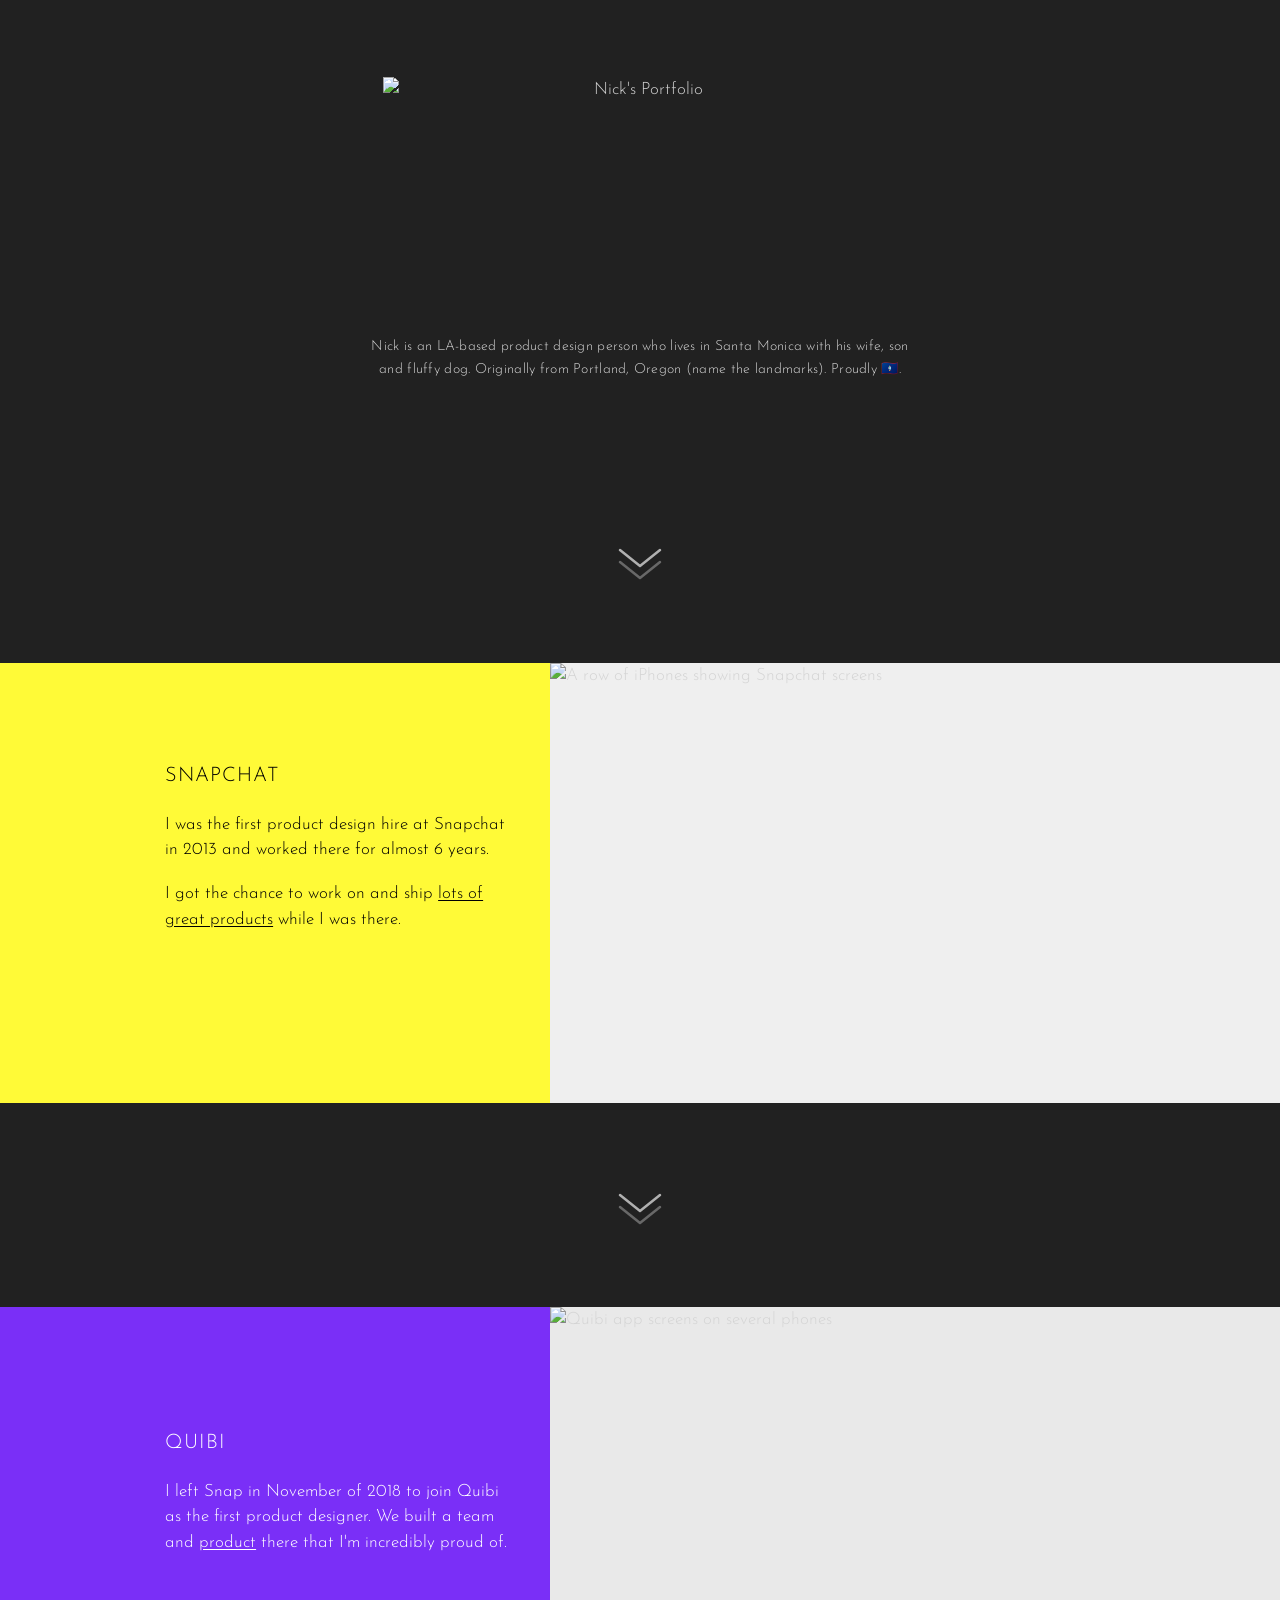
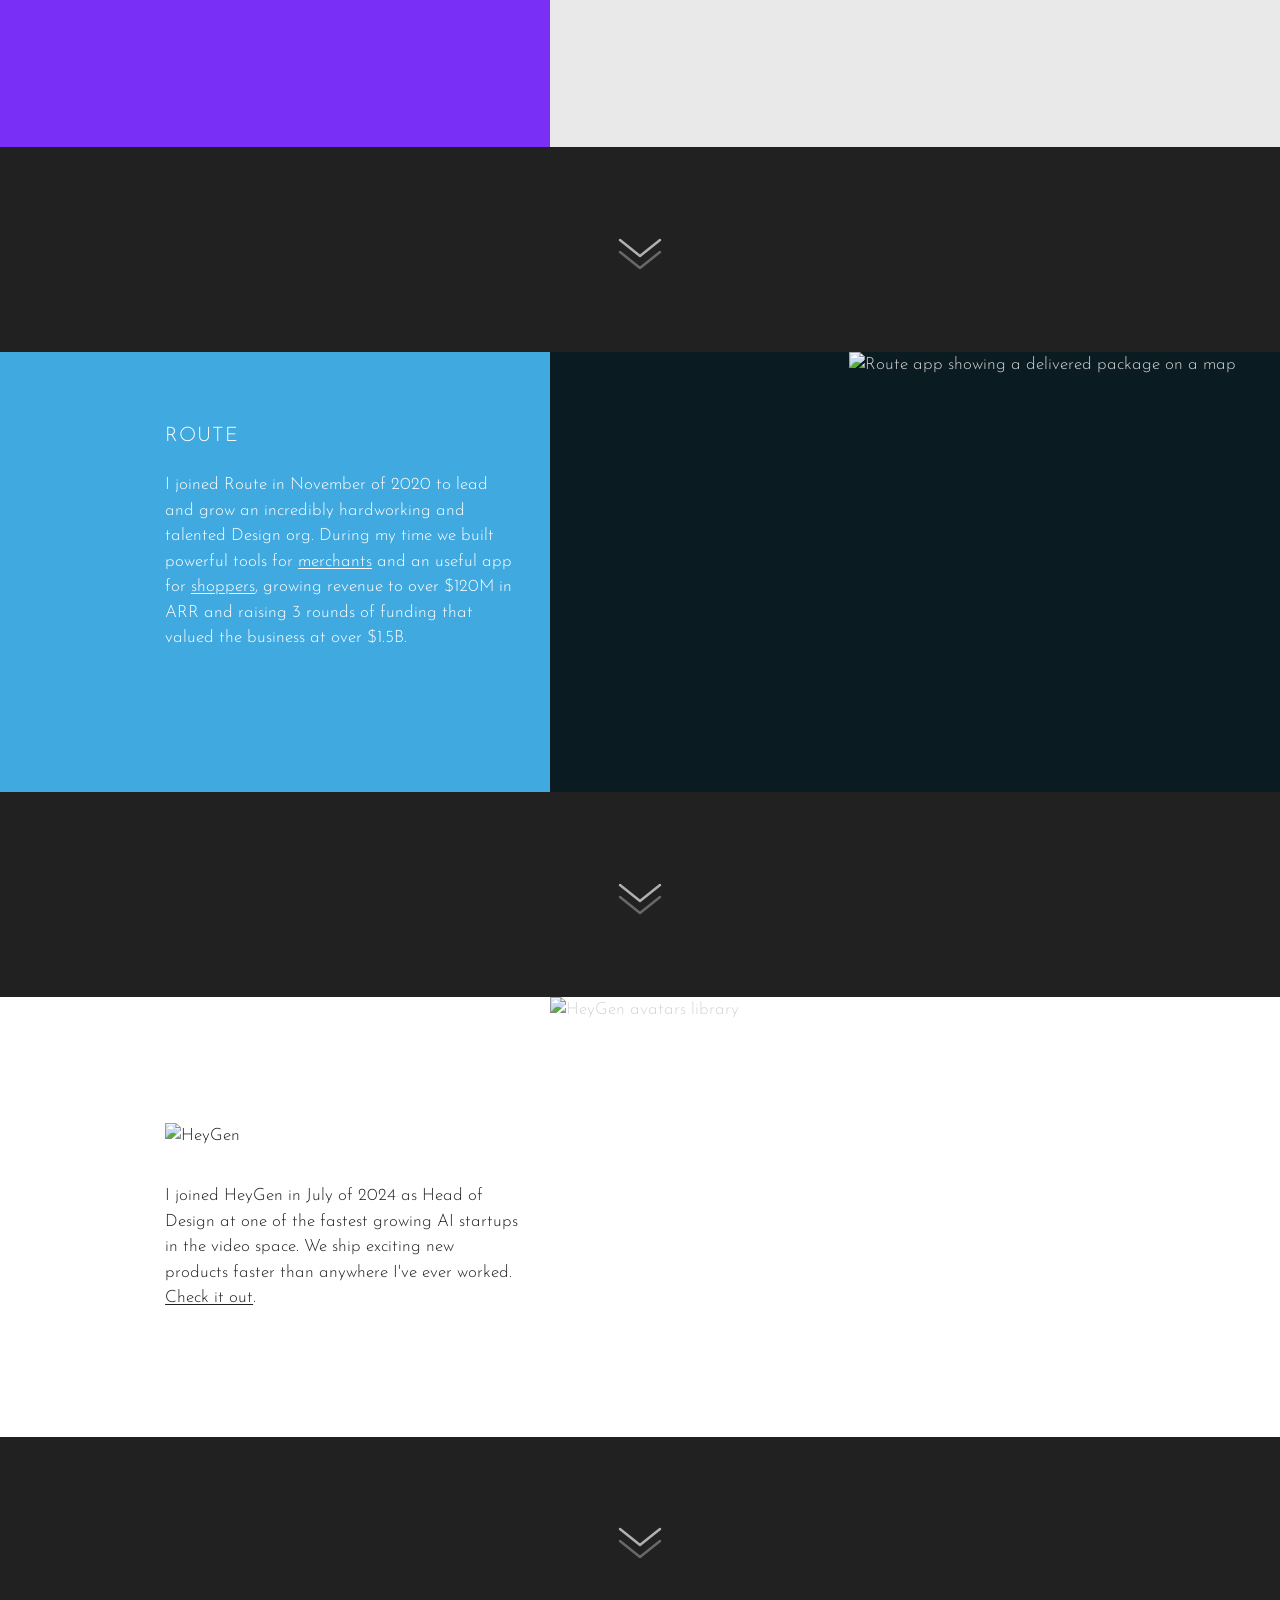
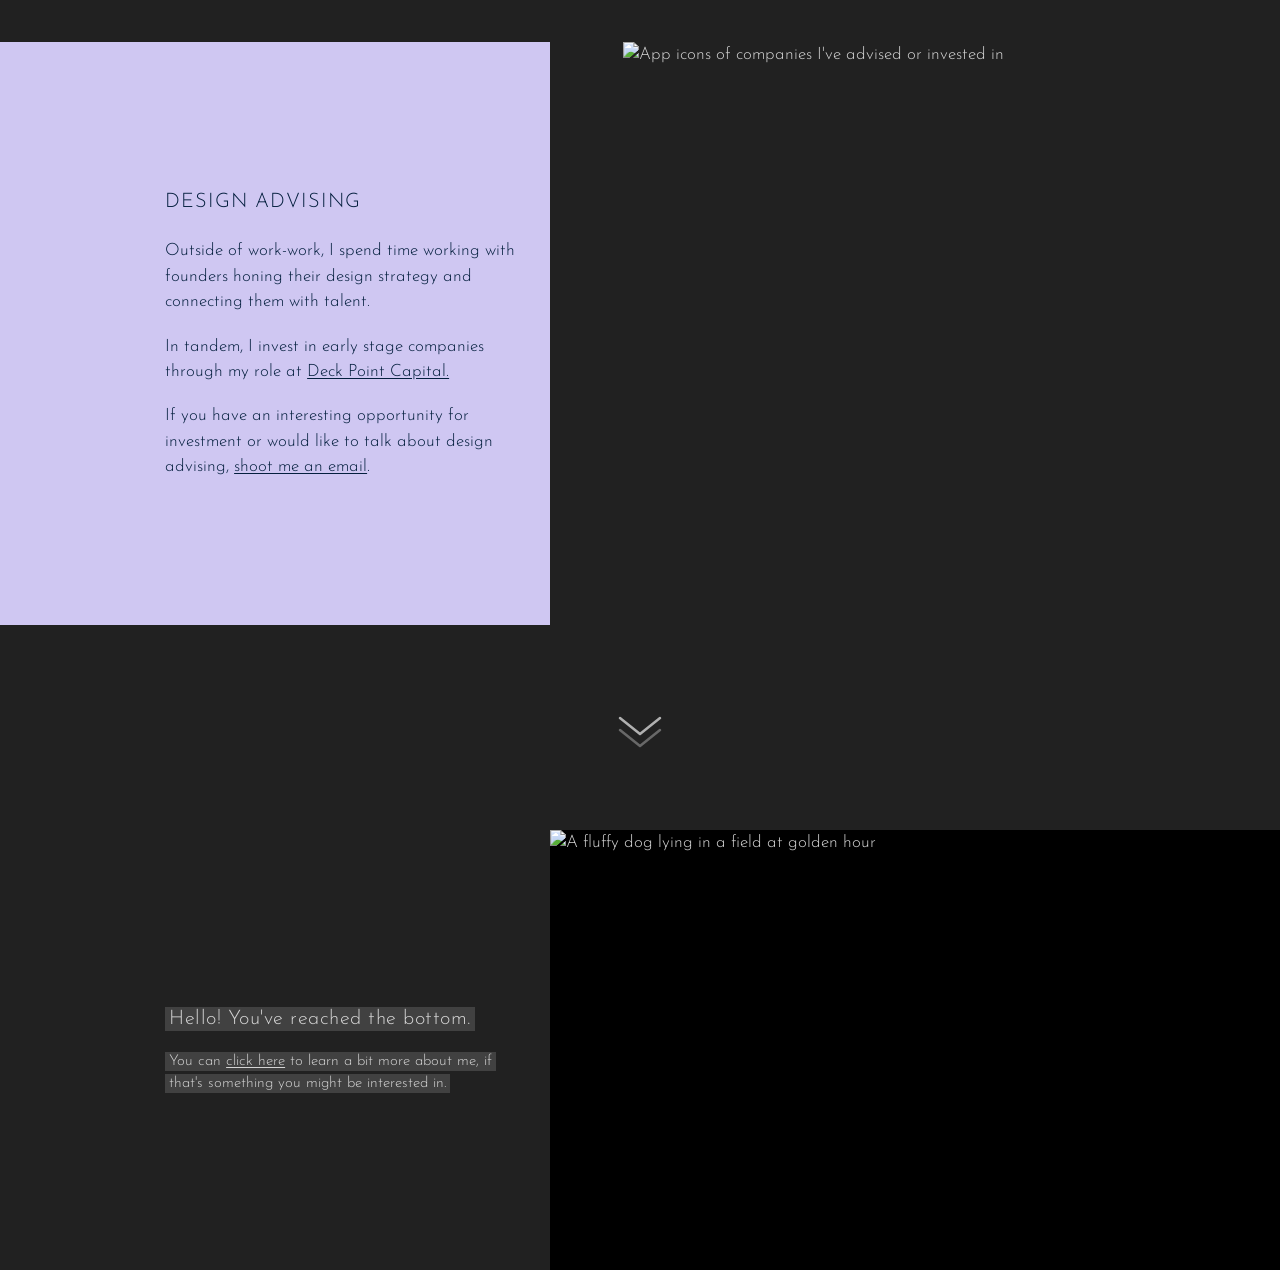
==== index.html @ e15e0f53 "Rebuild ncklln.com as a static site (migrated from Wix)" ====
<!doctype html>
<html lang="en">
<head>
  <meta charset="utf-8">
  <meta name="viewport" content="width=device-width, initial-scale=1">
  <title>Home | Nick Allen Dot Com</title>
  <meta name="description" content="Nick Allen — LA-based product designer. Snapchat, Quibi, Route, HeyGen.">
  <link rel="icon" href="images/icon-home.png">
  <link rel="preconnect" href="https://fonts.googleapis.com">
  <link rel="preconnect" href="https://fonts.gstatic.com" crossorigin>
  <link href="https://fonts.googleapis.com/css2?family=Josefin+Sans:wght@300;400&family=EB+Garamond:ital,wght@0,400;1,400&display=swap" rel="stylesheet">
  <link rel="stylesheet" href="styles.css">
</head>
<body class="home">

  <!-- ============ Intro ============ -->
  <section class="intro" id="top">
    <img class="logo" src="images/logo-nicks-portfolio.png" alt="Nick's Portfolio" width="515" height="221">
    <p>Nick is an LA-based product design person who lives in Santa Monica with his wife, son and fluffy dog. Originally from Portland, Oregon (name the landmarks). Proudly 🇬🇺.</p>
  </section>

  <div class="gap"><a href="#snap" aria-label="Scroll to Snapchat">
    <svg viewBox="0 0 56 56" fill="none" stroke="#d4d4d4" stroke-width="2.5" stroke-linecap="round" stroke-linejoin="round"><path d="M8 18l20 16 20-16"/><path d="M8 30l20 16 20-16" opacity=".5"/></svg>
  </a></div>

  <!-- ============ Snapchat ============ -->
  <section class="card" id="snap" style="--panel-bg: var(--snap-yellow); --panel-ink: #000; --media-bg: #efefef;">
    <div class="panel">
      <div class="copy">
        <h2 class="eyebrow">Snapchat</h2>
        <p>I was the first product design hire at Snapchat in 2013 and worked there for almost 6 years.</p>
        <p>I got the chance to work on and ship <a href="snap.html">lots of great products</a> while I was there.</p>
        <a href="snap.html" aria-label="Snapchat projects"><img class="mark" src="images/snap-logo.png" alt=""></a>
      </div>
    </div>
    <a class="media" href="snap.html" aria-label="Snapchat projects">
      <img src="images/snap-phones.png" alt="A row of iPhones showing Snapchat screens">
    </a>
  </section>

  <div class="gap"><a href="#quibi" aria-label="Scroll to Quibi">
    <svg viewBox="0 0 56 56" fill="none" stroke="#d4d4d4" stroke-width="2.5" stroke-linecap="round" stroke-linejoin="round"><path d="M8 18l20 16 20-16"/><path d="M8 30l20 16 20-16" opacity=".5"/></svg>
  </a></div>

  <!-- ============ Quibi ============ -->
  <section class="card" id="quibi" style="--panel-bg: var(--quibi-purple); --panel-img: url('images/quibi-bg.png'); --panel-ink: #fff; --media-bg: #e9e9e9;">
    <div class="panel">
      <div class="copy">
        <h2 class="eyebrow">Quibi</h2>
        <p>I left Snap in November of 2018 to join Quibi as the first product designer. We built a team and <a href="quibi-projects.html">product</a> there that I'm incredibly proud of.</p>
        <a href="quibi-projects.html" aria-label="Quibi projects"><img class="mark" src="images/quibi-logo.png" alt=""></a>
      </div>
    </div>
    <a class="media" href="quibi-projects.html" aria-label="Quibi projects">
      <img src="images/quibi-phones.jpg" alt="Quibi app screens on several phones">
    </a>
  </section>

  <div class="gap"><a href="#route" aria-label="Scroll to Route">
    <svg viewBox="0 0 56 56" fill="none" stroke="#d4d4d4" stroke-width="2.5" stroke-linecap="round" stroke-linejoin="round"><path d="M8 18l20 16 20-16"/><path d="M8 30l20 16 20-16" opacity=".5"/></svg>
  </a></div>

  <!-- ============ Route ============ -->
  <section class="card" id="route" style="--panel-bg: var(--route-blue); --panel-img: url('images/route-bg.png'); --panel-ink: #fff; --media-bg: #0b1b22 url('images/route-map.png');">
    <div class="panel">
      <div class="copy">
        <h2 class="eyebrow">Route</h2>
        <p>I joined Route in November of 2020 to lead and grow an incredibly hardworking and talented Design org. During my time we built powerful tools for <a href="https://route.com/" target="_blank" rel="noopener">merchants</a> and an useful app for <a href="https://apps.apple.com/us/app/route-package-tracker/id1449803898" target="_blank" rel="noopener">shoppers</a>, growing revenue to over $120M in ARR and raising 3 rounds of funding that valued the business at over $1.5B.</p>
        <a href="https://route.com/" target="_blank" rel="noopener" aria-label="Route"><img class="mark" src="images/route-logo.png" alt=""></a>
      </div>
    </div>
    <div class="media">
      <img class="overlay" src="images/route-phone.png" alt="Route app showing a delivered package on a map">
    </div>
  </section>

  <div class="gap"><a href="#heygen" aria-label="Scroll to HeyGen">
    <svg viewBox="0 0 56 56" fill="none" stroke="#d4d4d4" stroke-width="2.5" stroke-linecap="round" stroke-linejoin="round"><path d="M8 18l20 16 20-16"/><path d="M8 30l20 16 20-16" opacity=".5"/></svg>
  </a></div>

  <!-- ============ HeyGen ============ -->
  <section class="card" id="heygen" style="--panel-bg: #fff; --panel-ink: var(--text-dark); --media-bg: #fff;">
    <div class="panel">
      <div class="copy">
        <img class="mark wide" src="images/heygen-logo.png" alt="HeyGen" style="margin: 0 0 20px; height: 40px;">
        <p>I joined HeyGen in July of 2024 as Head of Design at one of the fastest growing AI startups in the video space. We ship exciting new products faster than anywhere I've ever worked. <a href="https://www.heygen.com/" target="_blank" rel="noopener">Check it out</a>.</p>
      </div>
    </div>
    <a class="media" href="https://www.heygen.com/" target="_blank" rel="noopener" aria-label="HeyGen">
      <img src="images/heygen-avatars.png" alt="HeyGen avatars library">
    </a>
  </section>

  <div class="gap"><a href="#advising" aria-label="Scroll to Design Advising">
    <svg viewBox="0 0 56 56" fill="none" stroke="#d4d4d4" stroke-width="2.5" stroke-linecap="round" stroke-linejoin="round"><path d="M8 18l20 16 20-16"/><path d="M8 30l20 16 20-16" opacity=".5"/></svg>
  </a></div>

  <!-- ============ Design Advising ============ -->
  <section class="card" id="advising" style="--panel-bg: var(--advising-lilac); --panel-img: url('images/advising-bg.jpg'); --panel-ink: #041f3e; --media-bg: var(--ink);">
    <div class="panel">
      <div class="copy">
        <h2 class="eyebrow">Design Advising</h2>
        <p>Outside of work-work, I spend time working with founders honing their design strategy and connecting them with talent.</p>
        <p>In tandem, I invest in early stage companies through my role at <a href="https://www.linkedin.com/company/deckpointcapital" target="_blank" rel="noopener">Deck Point Capital.</a></p>
        <p>If you have an interesting opportunity for investment or would like to talk about design advising, <a href="mailto:nrallen2013@gmail.com">shoot me an email</a>.</p>
      </div>
    </div>
    <div class="media apps">
      <div class="stack">
        <img class="gray" src="images/apps-grayscale.png" alt="App icons of companies I've advised or invested in">
        <img class="color" src="images/apps-color.png" alt="" aria-hidden="true">
      </div>
    </div>
  </section>

  <div class="gap"><a href="#bottom" aria-label="Scroll to the bottom">
    <svg viewBox="0 0 56 56" fill="none" stroke="#d4d4d4" stroke-width="2.5" stroke-linecap="round" stroke-linejoin="round"><path d="M8 18l20 16 20-16"/><path d="M8 30l20 16 20-16" opacity=".5"/></svg>
  </a></div>

  <!-- ============ Bottom ============ -->
  <section class="card outro" id="bottom">
    <div class="panel">
      <div class="copy">
        <p><span class="hl big">Hello! You've reached the bottom.</span></p>
        <p><span class="hl">You can <a href="bio.html">click here</a> to learn a bit more about me, if that's something you might be interested in.</span></p>
      </div>
    </div>
    <a class="media" href="bio.html" aria-label="About me">
      <img src="images/dog-field.png" alt="A fluffy dog lying in a field at golden hour">
    </a>
  </section>

</body>
</html>
---- styles.css ----
/* ==========================================================================
   ncklln.com — global stylesheet
   Edit the tokens in :root to change the whole site's look.
   ========================================================================== */

:root {
  /* Type. Brandon Grotesque (the Wix font) isn't free; Josefin Sans is the
     closest open substitute. Swap --font-sans to change everything at once. */
  --font-sans: "Josefin Sans", "Brandon Grotesque", "Helvetica Neue", Arial, sans-serif;
  --font-serif: "EB Garamond", Georgia, "Times New Roman", serif;

  /* Colors */
  --ink: #212121;          /* dark card background on the home page */
  --ink-2: #414141;        /* highlight behind the "you've reached the bottom" text */
  --paper: #ffffff;
  --text-light: #d4d4d4;   /* body text on dark */
  --text-dark: #212121;    /* body text on light */
  --text-mid: #6b6b6b;     /* de-emphasised labels (bio page) */
  --rule: #d6d6d4;

  --snap-yellow: #fffa37;
  --quibi-purple: #7a2ff7;
  --route-blue: #3fa9e0;
  --advising-lilac: #cfc7f2;

  /* Layout */
  --panel-split: 43%;      /* width of the coloured left panel on home cards */
  --card-h: clamp(440px, 26vw, 667px);
  --gap-h: clamp(160px, 16vw, 410px); /* space between cards (holds the chevron) */
  --column: 1120px;        /* content width on case-study pages */
  --media-w: 790px;        /* width of the image column on case-study pages */
}

/* --------------------------------------------------------------------------
   Base
   -------------------------------------------------------------------------- */
*, *::before, *::after { box-sizing: border-box; }

html { -webkit-text-size-adjust: 100%; scroll-behavior: smooth; }

body {
  margin: 0;
  font-family: var(--font-sans);
  font-weight: 300;
  font-size: 17px;
  line-height: 1.55;
  color: var(--text-dark);
  background: var(--paper);
}

img { display: block; max-width: 100%; height: auto; }

a { color: inherit; text-decoration: underline; text-underline-offset: 2px; }
a:hover { opacity: .75; }

p { margin: 0 0 1.1em; }
p:last-child { margin-bottom: 0; }

h1, h2, h3 { font-weight: 300; margin: 0 0 .9em; }

.eyebrow {
  font-size: 20px;
  letter-spacing: 1px;
  text-transform: uppercase;
  margin-bottom: .9em;
}

.sr-only {
  position: absolute; width: 1px; height: 1px; padding: 0; margin: -1px;
  overflow: hidden; clip: rect(0,0,0,0); white-space: nowrap; border: 0;
}

/* --------------------------------------------------------------------------
   Home page
   -------------------------------------------------------------------------- */
body.home {
  background: var(--ink) url("images/bg-logos.png") center top / 1919px auto repeat;
  color: var(--text-light);
}

/* Intro card: logo + one paragraph, full width, dark */
.intro {
  background: var(--ink);
  padding: clamp(56px, 6vw, 96px) 24px;
  text-align: center;
}
.intro img.logo {
  width: min(515px, 80vw);
  margin: 0 auto clamp(28px, 3vw, 48px);
  image-rendering: pixelated; /* it's pixel art — keep the edges crisp */
}
.intro p {
  max-width: 560px;
  margin: 0 auto;
  font-size: 14px;
  line-height: 1.6;
  letter-spacing: .02em;
}

/* Spacer between cards with a down-chevron in the middle */
.gap {
  height: var(--gap-h);
  display: grid;
  place-items: center;
}
.gap a {
  display: block;
  width: 56px; height: 56px;
  text-decoration: none;
  opacity: .8;
}
.gap a:hover { opacity: 1; }
.gap svg { width: 100%; height: 100%; display: block; }

/* Work card: coloured left panel with copy, image on the right */
.card {
  display: grid;
  grid-template-columns: var(--panel-split) 1fr;
  min-height: var(--card-h);
  scroll-margin-top: 0;
}
.card .panel {
  position: relative;
  display: flex;
  align-items: center;
  padding: 48px 32px 48px clamp(24px, 30%, 400px);
  background: var(--panel-bg, var(--ink));
  color: var(--panel-ink, var(--text-light));
  overflow: hidden;
}
.card .panel::before {           /* optional background image behind the copy */
  content: "";
  position: absolute; inset: 0;
  background: var(--panel-img, none) center / cover no-repeat;
  z-index: 0;
}
.card .panel > .copy { position: relative; z-index: 1; max-width: 400px; }
.card .copy .eyebrow { margin-bottom: 1em; }
.card .copy p { font-size: 17px; line-height: 1.5; }
.card .copy .mark {              /* small brand logo under the copy */
  margin-top: 28px;
  height: 44px; width: auto;
}
.card .copy .mark.wide { height: 60px; }

.card .media {
  position: relative;
  min-height: 320px;
  background: var(--media-bg, #000) center / cover no-repeat;
  overflow: hidden;
}
.card .media > img {
  position: absolute; inset: 0;
  width: 100%; height: 100%;
  object-fit: cover;
}
.card .media > img.contain { object-fit: contain; }
.card .media > img.overlay {      /* e.g. the Route phone sitting on the map */
  left: auto; right: 6%; top: 50%; transform: translateY(-50%);
  width: auto; height: 100%; object-fit: contain;
}

/* Design-advising app grid: greyscale that colours in on hover */
.card .media.apps { display: grid; place-items: center; }
.card .media.apps .stack {
  position: relative; width: min(600px, 80%); aspect-ratio: 1;
}
.card .media.apps .stack img { position: absolute; inset: 0; width: 100%; height: 100%; object-fit: contain; transition: opacity .35s ease; }
.card .media.apps .stack img.color { opacity: 0; }
.card .media.apps .stack:hover img.color { opacity: 1; }

/* Bottom card */
.card.outro .panel { --panel-bg: var(--ink); --panel-ink: var(--text-light); }
.card.outro .copy p { font-size: 15px; }
.card.outro .copy .hl {
  background: var(--ink-2);
  padding: 2px 4px;
  box-decoration-break: clone;
  -webkit-box-decoration-break: clone;
}
.card.outro .copy .hl.big { font-size: 20px; letter-spacing: .5px; }

/* --------------------------------------------------------------------------
   Case-study pages (snap, quibi, stories) and bio
   -------------------------------------------------------------------------- */
.page {
  width: min(var(--column), 100% - 48px);
  margin: 0 auto;
  padding: 24px 0 64px;
}

.site-header {
  display: flex; align-items: center; gap: 12px;
  margin-bottom: 48px;
  font-size: 14px;
}
.site-header a { text-decoration: none; display: inline-flex; align-items: center; gap: 12px; }
.site-header img { width: 40px; height: 40px; border-radius: 50%; }

/* Centered page intro with a logo */
.lede {
  text-align: center;
  max-width: 700px;
  margin: 0 auto 64px;
  font-size: 15px;
  line-height: 1.6;
}
.lede img { width: 88px; height: auto; margin: 0 auto 32px; }
.lede img.rounded { width: 88px; border-radius: 22%; }

/* Alternating media / copy rows */
.row {
  display: grid;
  grid-template-columns: minmax(0, var(--media-w)) 1fr;
  gap: 28px;
  align-items: start;
  margin-bottom: 64px;
}
.row .media img { width: 100%; }
.row .copy { padding-top: 8px; font-size: 14px; line-height: 1.55; }
.row .copy .eyebrow { font-size: 15px; letter-spacing: .5px; margin-bottom: 1.4em; }
.row .copy .eyebrow.plain { text-transform: none; letter-spacing: 0; }

/* Long-form article (snap-stories) */
.article {
  max-width: 780px;
  margin: 0 auto;
  font-size: 17px;
  line-height: 1.6;
}
.article .crumbs { font-size: 13px; margin-bottom: 28px; }
.article figure { margin: 36px 0; }
.article figure img { margin: 0 auto; }
.article figure.narrow img { max-width: 420px; }

/* Footer shared by the inner pages */
.site-footer {
  margin-top: 48px;
  text-align: center;
}
.site-footer .social {
  display: flex; justify-content: center; gap: 8px;
  margin-bottom: 20px;
}
.site-footer .social img { width: 22px; height: 22px; }
.site-footer .home img { width: 40px; height: 40px; border-radius: 50%; margin: 0 auto; }

/* Bio */
.bio {
  display: grid;
  grid-template-columns: 300px 1fr;
  gap: 32px;
  align-items: start;
}
.bio .photo img { width: 100%; filter: grayscale(1); }
.bio .hello { font-size: 14px; margin-bottom: 28px; }
.bio h1 {
  font-family: var(--font-serif);
  font-weight: 400;
  font-size: clamp(24px, 2.4vw, 34px);
  line-height: 1.25;
  margin-bottom: 20px;
}
.bio .about { font-size: 14px; max-width: 600px; }
.bio .email { margin-top: 40px; font-size: 13px; display: inline-flex; align-items: center; gap: 10px; }
.bio .email svg { width: 16px; height: 16px; }
.bio hr { border: 0; border-top: 1px solid var(--rule); margin: 40px 0 28px; }
.bio h2 {
  font-size: 13px; font-weight: 300; text-decoration: underline;
  margin: 0 0 20px; color: var(--text-mid);
}
.bio h2 a { text-decoration: underline; }
.bio dl { display: grid; grid-template-columns: max-content 1fr; gap: 14px 24px; margin: 0 0 40px; font-size: 13px; }
.bio dl.timeline dt { font-family: var(--font-serif); font-style: italic; font-size: 14px; }
.bio dl dd { margin: 0; color: var(--text-mid); }
.bio dl.patents dt { font-family: var(--font-serif); font-style: italic; font-size: 13px; }
.bio dl.patents dd { font-size: 12px; text-transform: uppercase; letter-spacing: .2px; }
.bio dl.patents dd .nick { text-transform: none; }

/* --------------------------------------------------------------------------
   Responsive
   -------------------------------------------------------------------------- */
@media (max-width: 900px) {
  .card { grid-template-columns: 1fr; min-height: 0; }
  .card .panel { padding: 48px 28px; min-height: 360px; }
  .card .media { aspect-ratio: 4 / 3; min-height: 0; }
  .card .media > img.overlay { right: 4%; }
  :root { --gap-h: 140px; }

  .row { grid-template-columns: 1fr; gap: 20px; margin-bottom: 56px; }
  .bio { grid-template-columns: 1fr; }
  .bio .photo img { max-width: 300px; }
}

@media (max-width: 520px) {
  body { font-size: 16px; }
  .intro img.logo { width: 88vw; }
  .card .copy p { font-size: 16px; }
  .bio dl { grid-template-columns: 1fr; gap: 4px 0; }
  .bio dl dd { margin-bottom: 12px; }
}
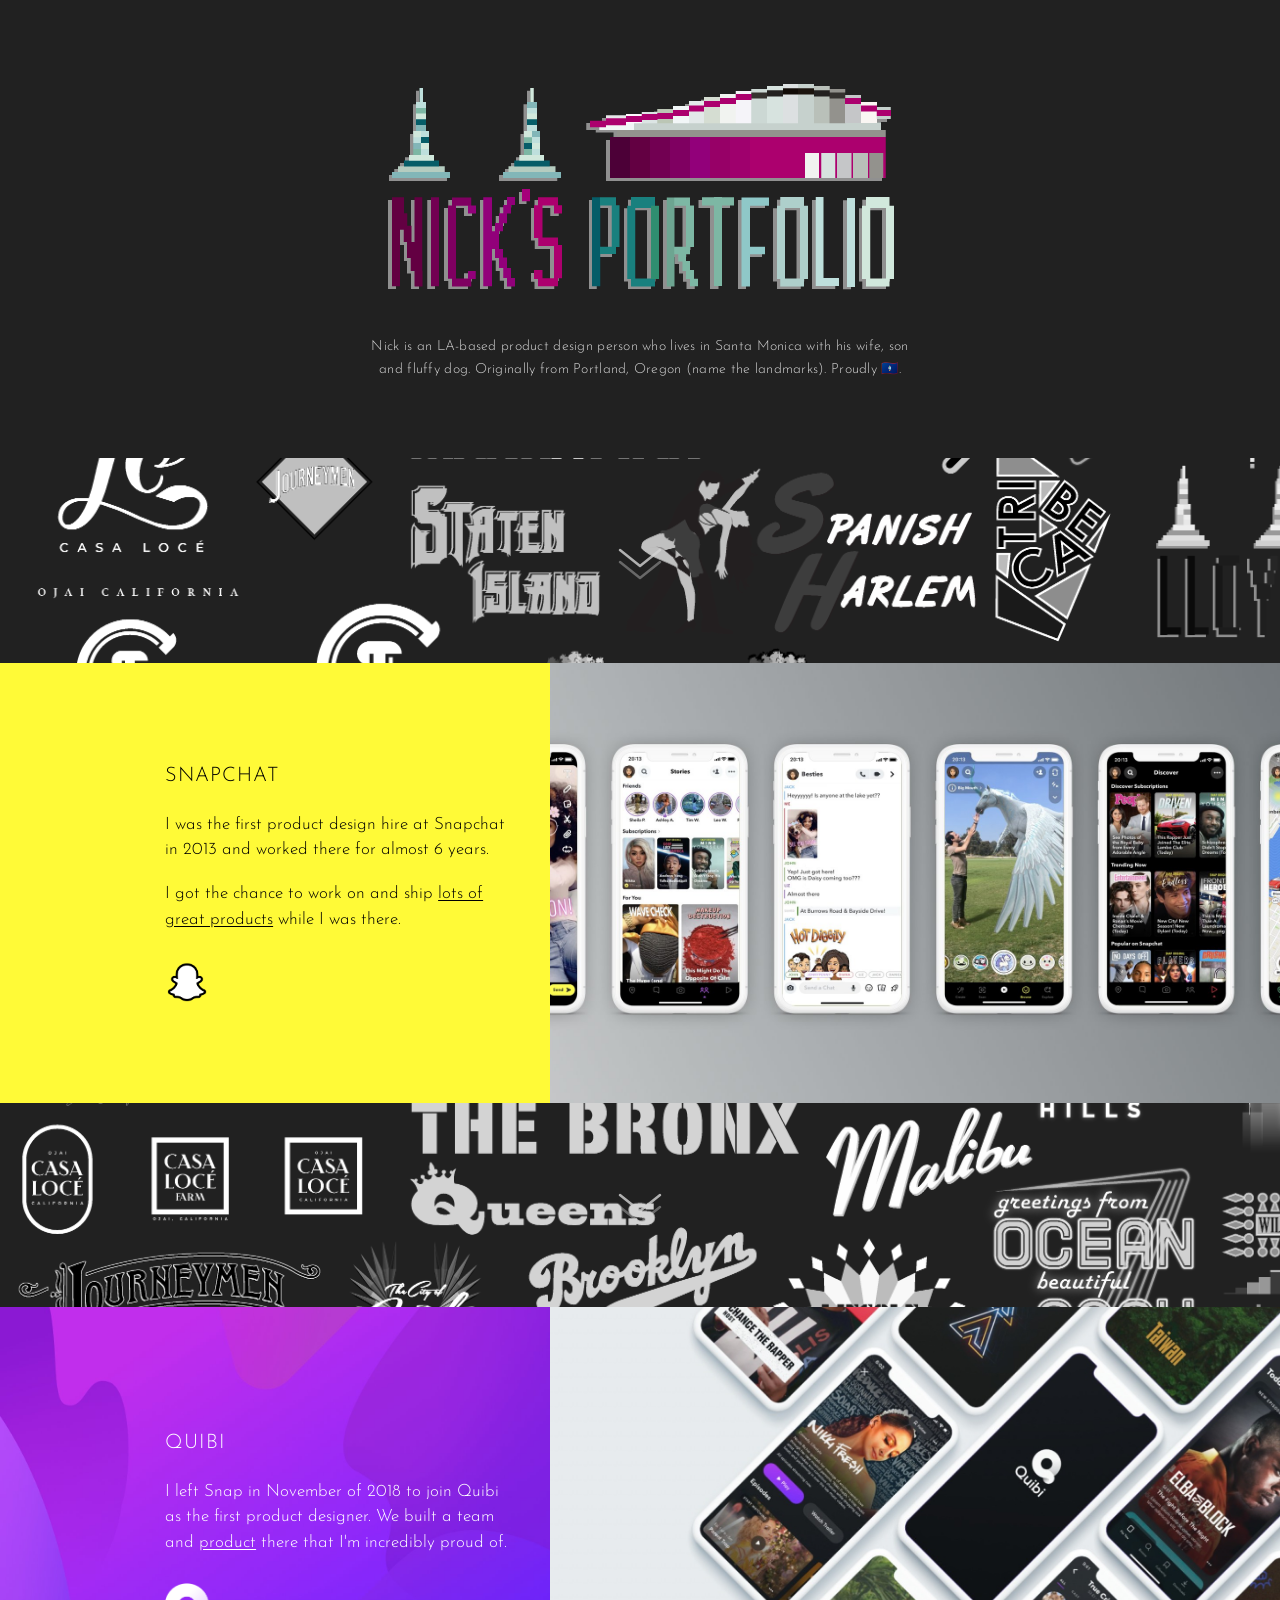
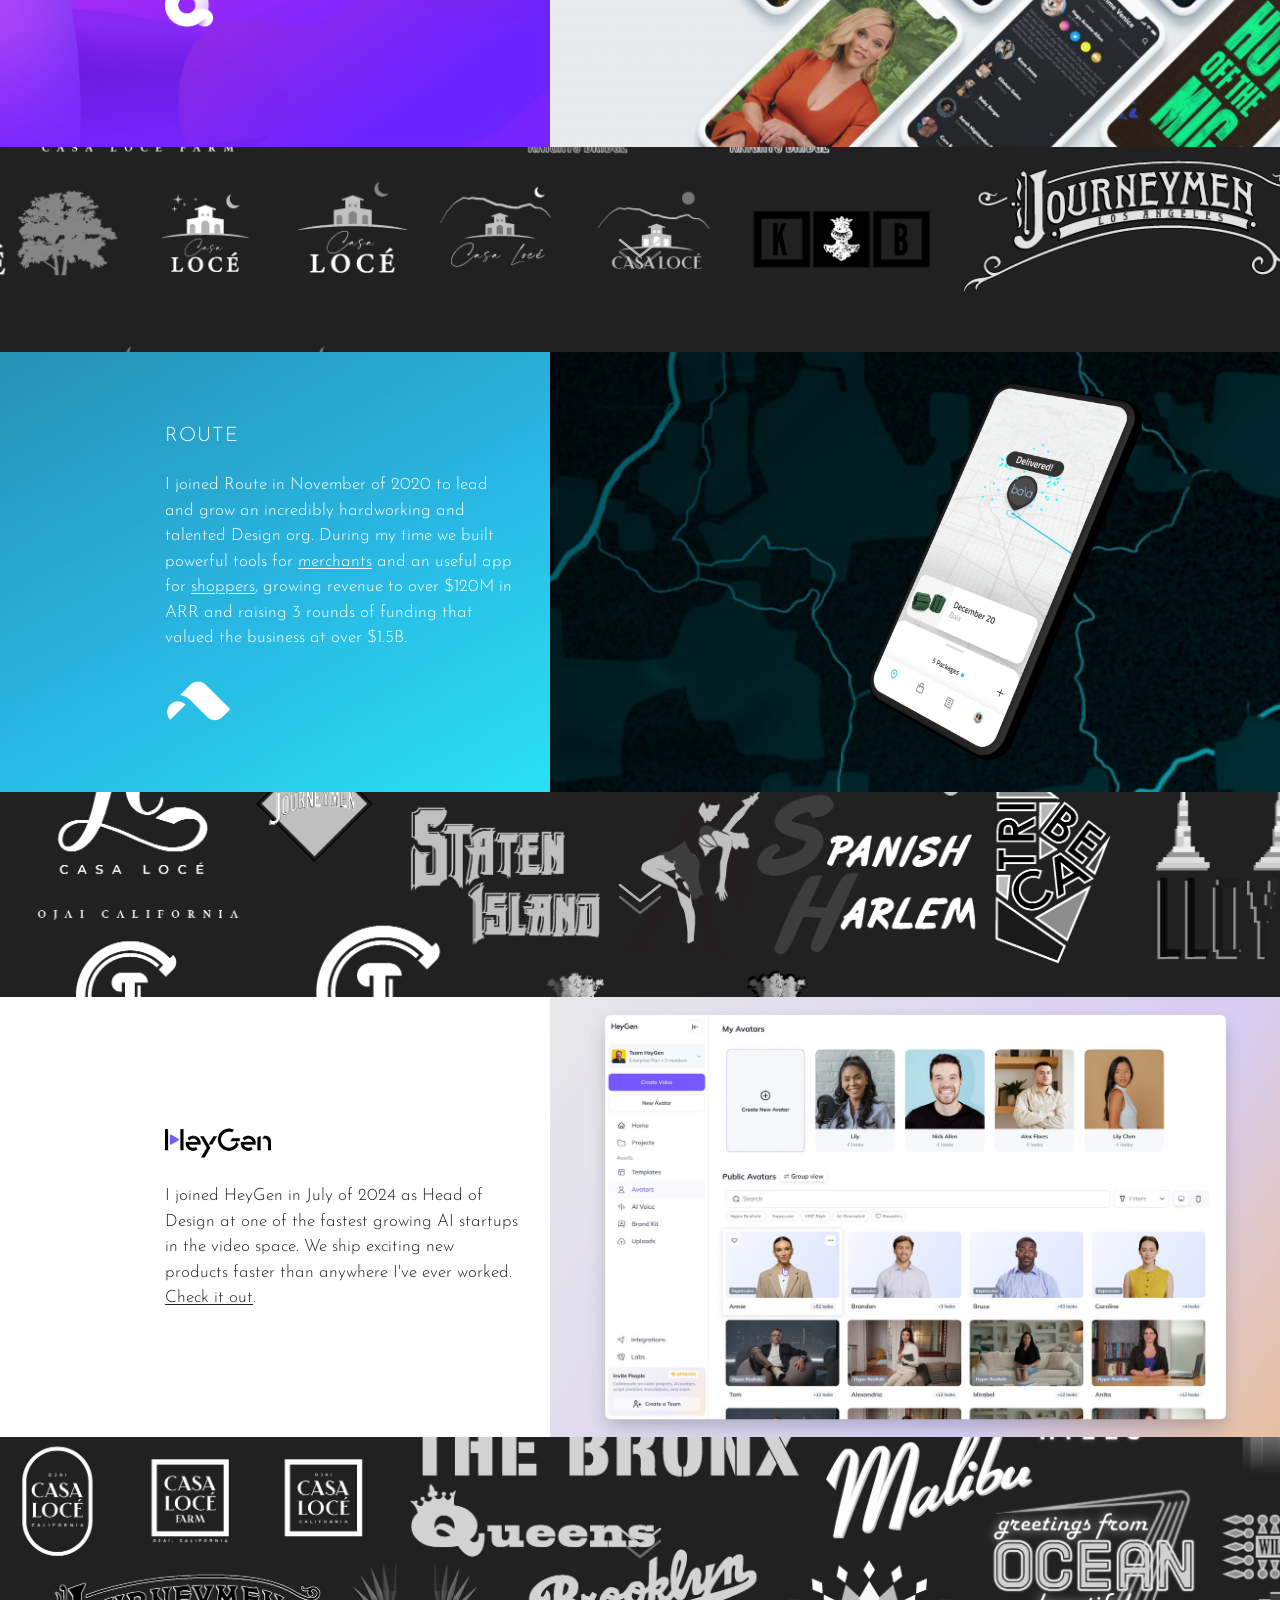
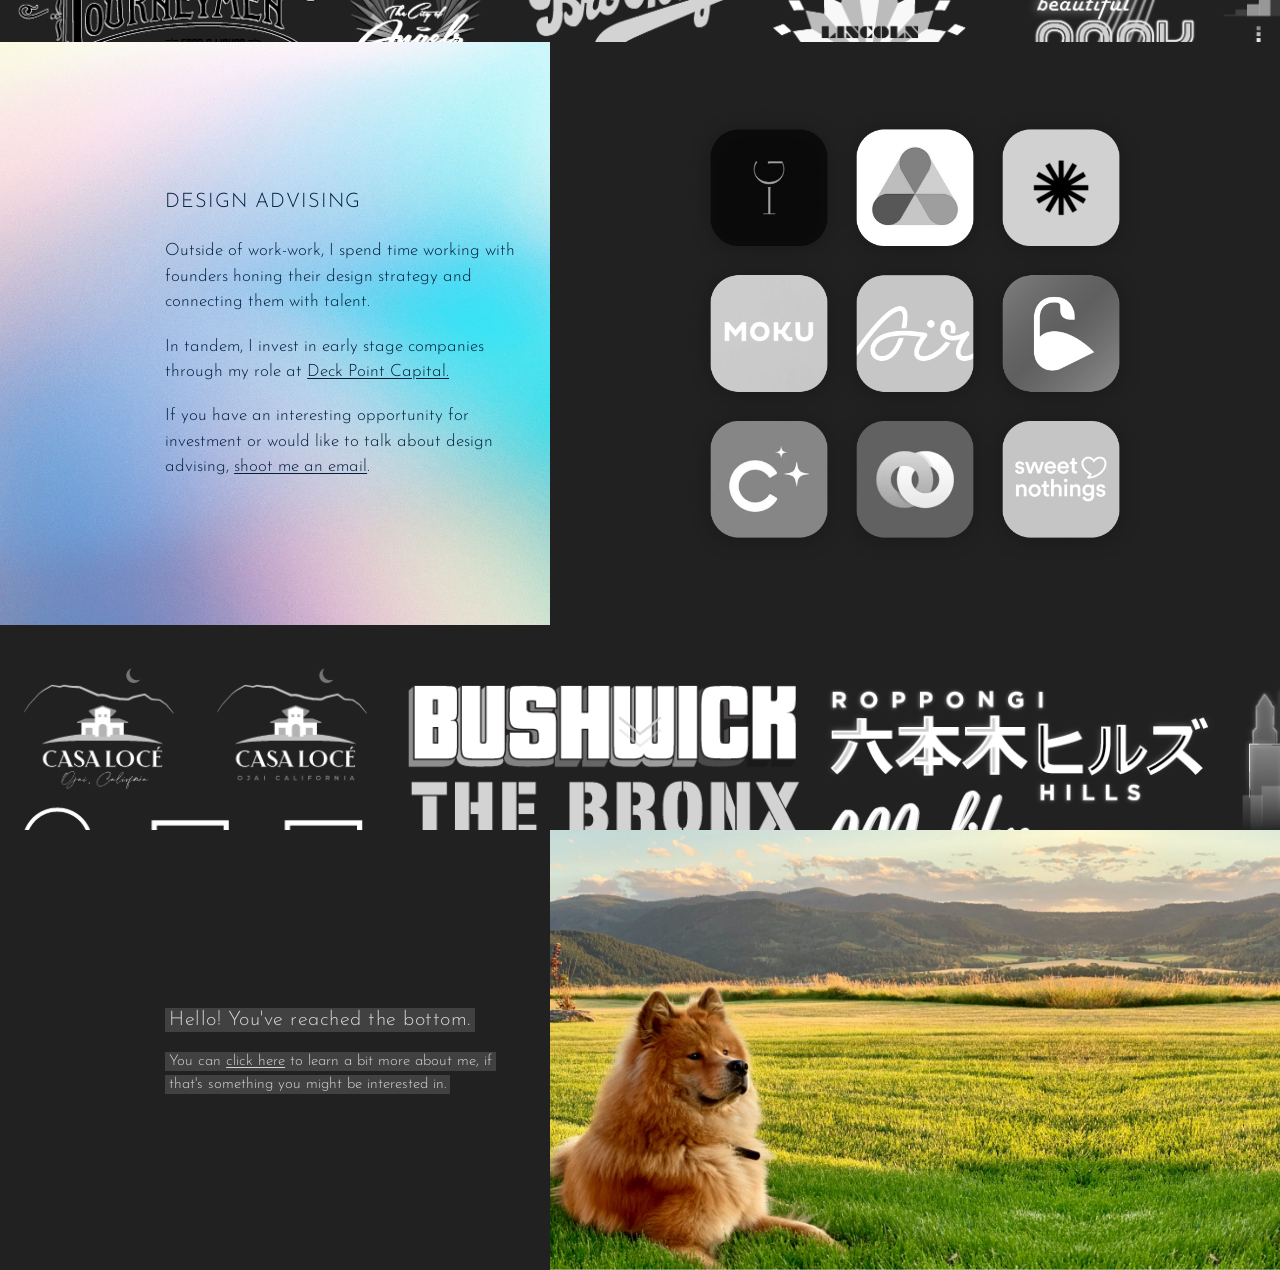
==== commit 3506973b: "Add site images from Wix's CDN Downloaded all 38 originals with scripts/fetch-assets.sh.  - The thre" ====
--- a/index.html
+++ b/index.html
@@ -34,7 +34,7 @@
       </div>
     </div>
     <a class="media" href="snap.html" aria-label="Snapchat projects">
-      <img src="images/snap-phones.png" alt="A row of iPhones showing Snapchat screens">
+      <img src="images/snap-phones.jpg" alt="A row of iPhones showing Snapchat screens">
     </a>
   </section>
 
@@ -43,7 +43,7 @@
   </a></div>
 
   <!-- ============ Quibi ============ -->
-  <section class="card" id="quibi" style="--panel-bg: var(--quibi-purple); --panel-img: url('images/quibi-bg.png'); --panel-ink: #fff; --media-bg: #e9e9e9;">
+  <section class="card" id="quibi" style="--panel-bg: var(--quibi-purple); --panel-img: url('images/quibi-bg.jpg'); --panel-ink: #fff; --media-bg: #e9e9e9;">
     <div class="panel">
       <div class="copy">
         <h2 class="eyebrow">Quibi</h2>
@@ -61,7 +61,7 @@
   </a></div>
 
   <!-- ============ Route ============ -->
-  <section class="card" id="route" style="--panel-bg: var(--route-blue); --panel-img: url('images/route-bg.png'); --panel-ink: #fff; --media-bg: #0b1b22 url('images/route-map.png');">
+  <section class="card" id="route" style="--panel-bg: var(--route-blue); --panel-img: url('images/route-bg.jpg'); --panel-ink: #fff; --media-bg: #0b1b22 url('images/route-map.jpg');">
     <div class="panel">
       <div class="copy">
         <h2 class="eyebrow">Route</h2>
@@ -87,7 +87,7 @@
       </div>
     </div>
     <a class="media" href="https://www.heygen.com/" target="_blank" rel="noopener" aria-label="HeyGen">
-      <img src="images/heygen-avatars.png" alt="HeyGen avatars library">
+      <img src="images/heygen-avatars.jpg" alt="HeyGen avatars library">
     </a>
   </section>
 
@@ -126,7 +126,7 @@
       </div>
     </div>
     <a class="media" href="bio.html" aria-label="About me">
-      <img src="images/dog-field.png" alt="A fluffy dog lying in a field at golden hour">
+      <img src="images/dog-field.jpg" alt="A fluffy dog lying in a field at golden hour">
     </a>
   </section>
 
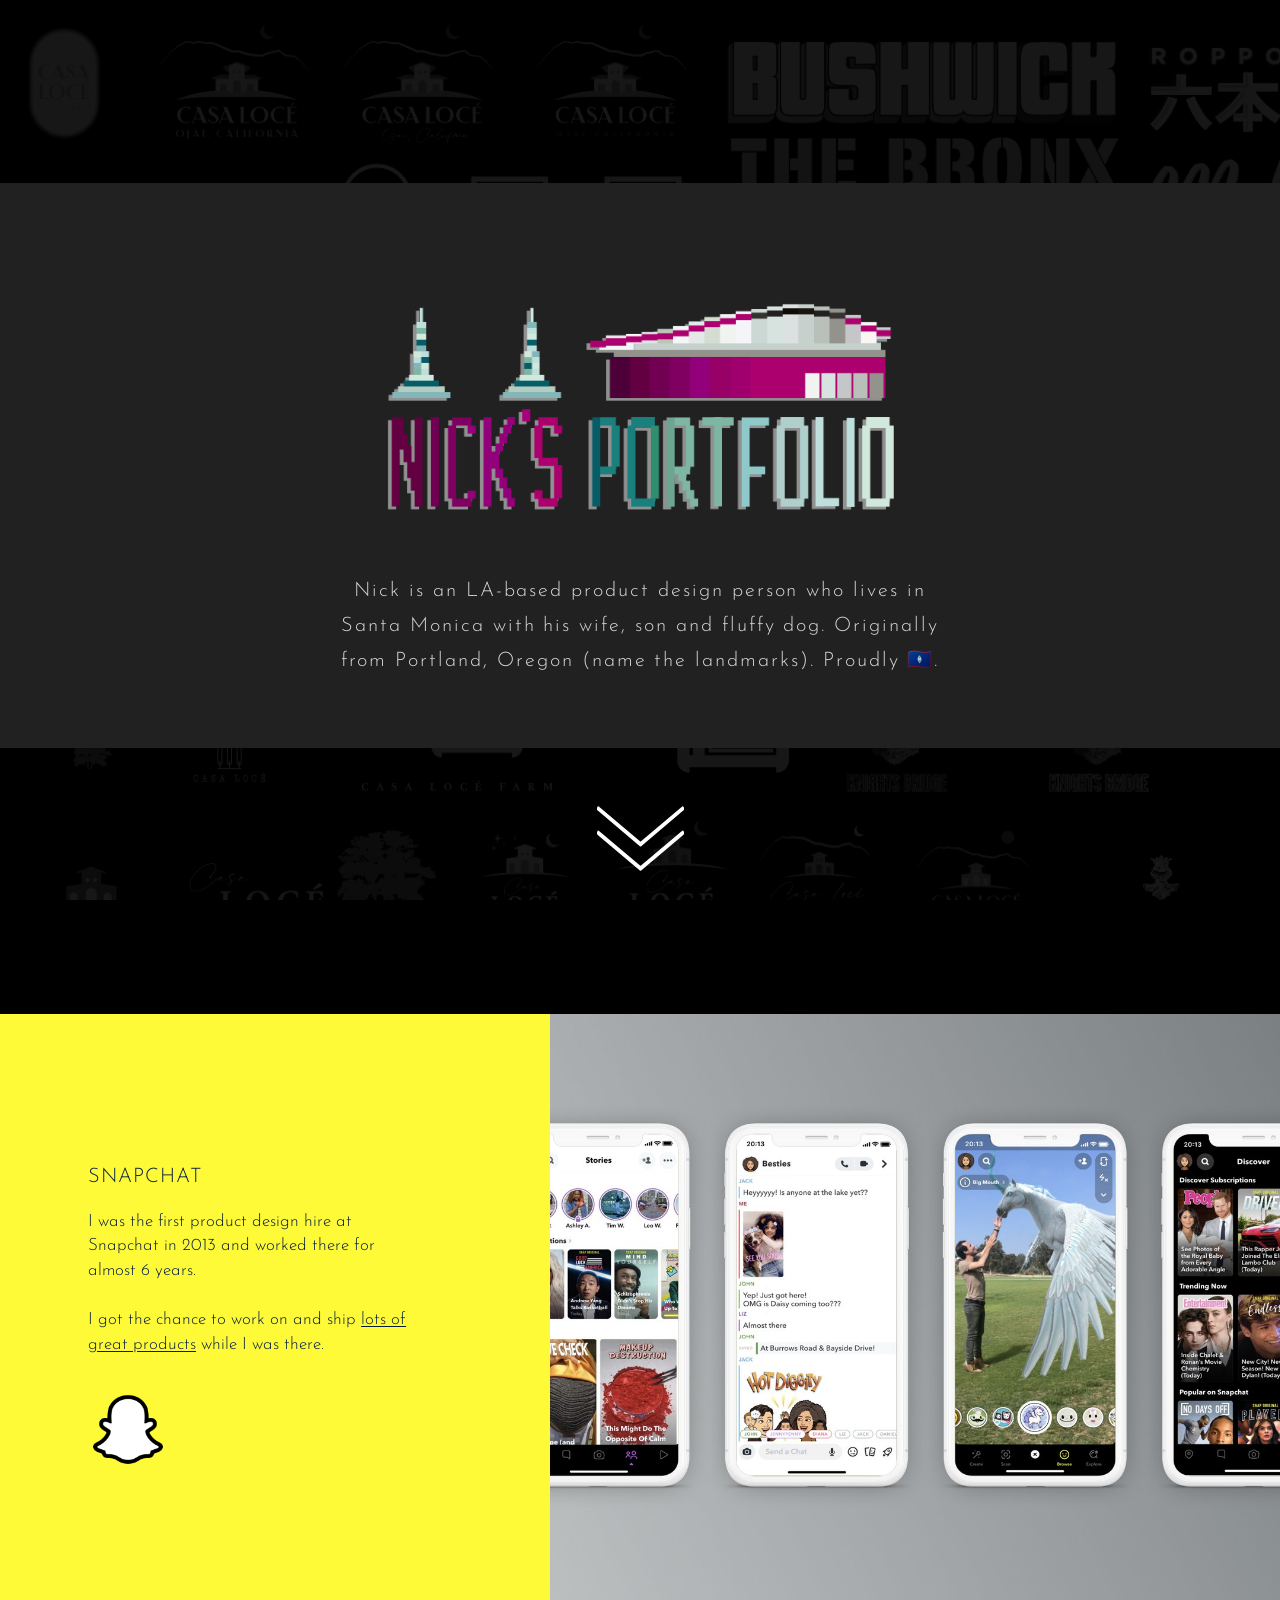
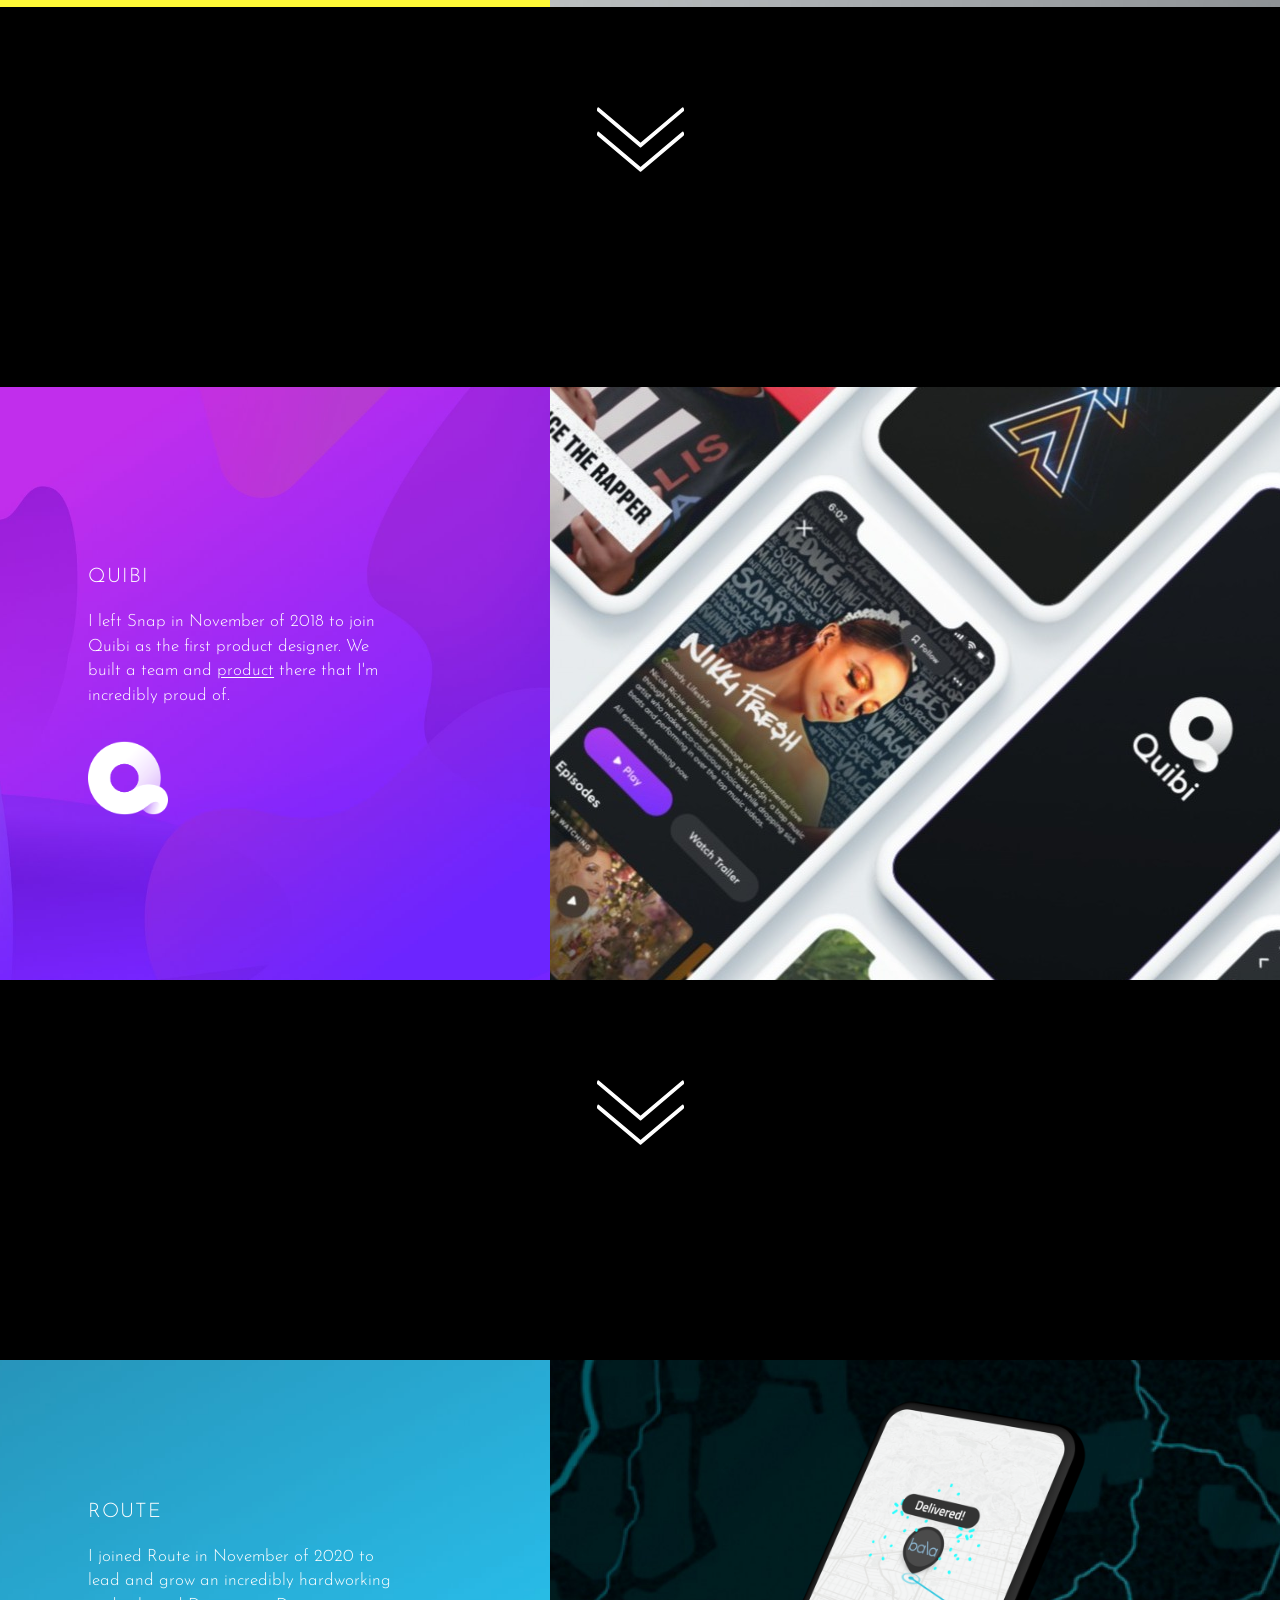
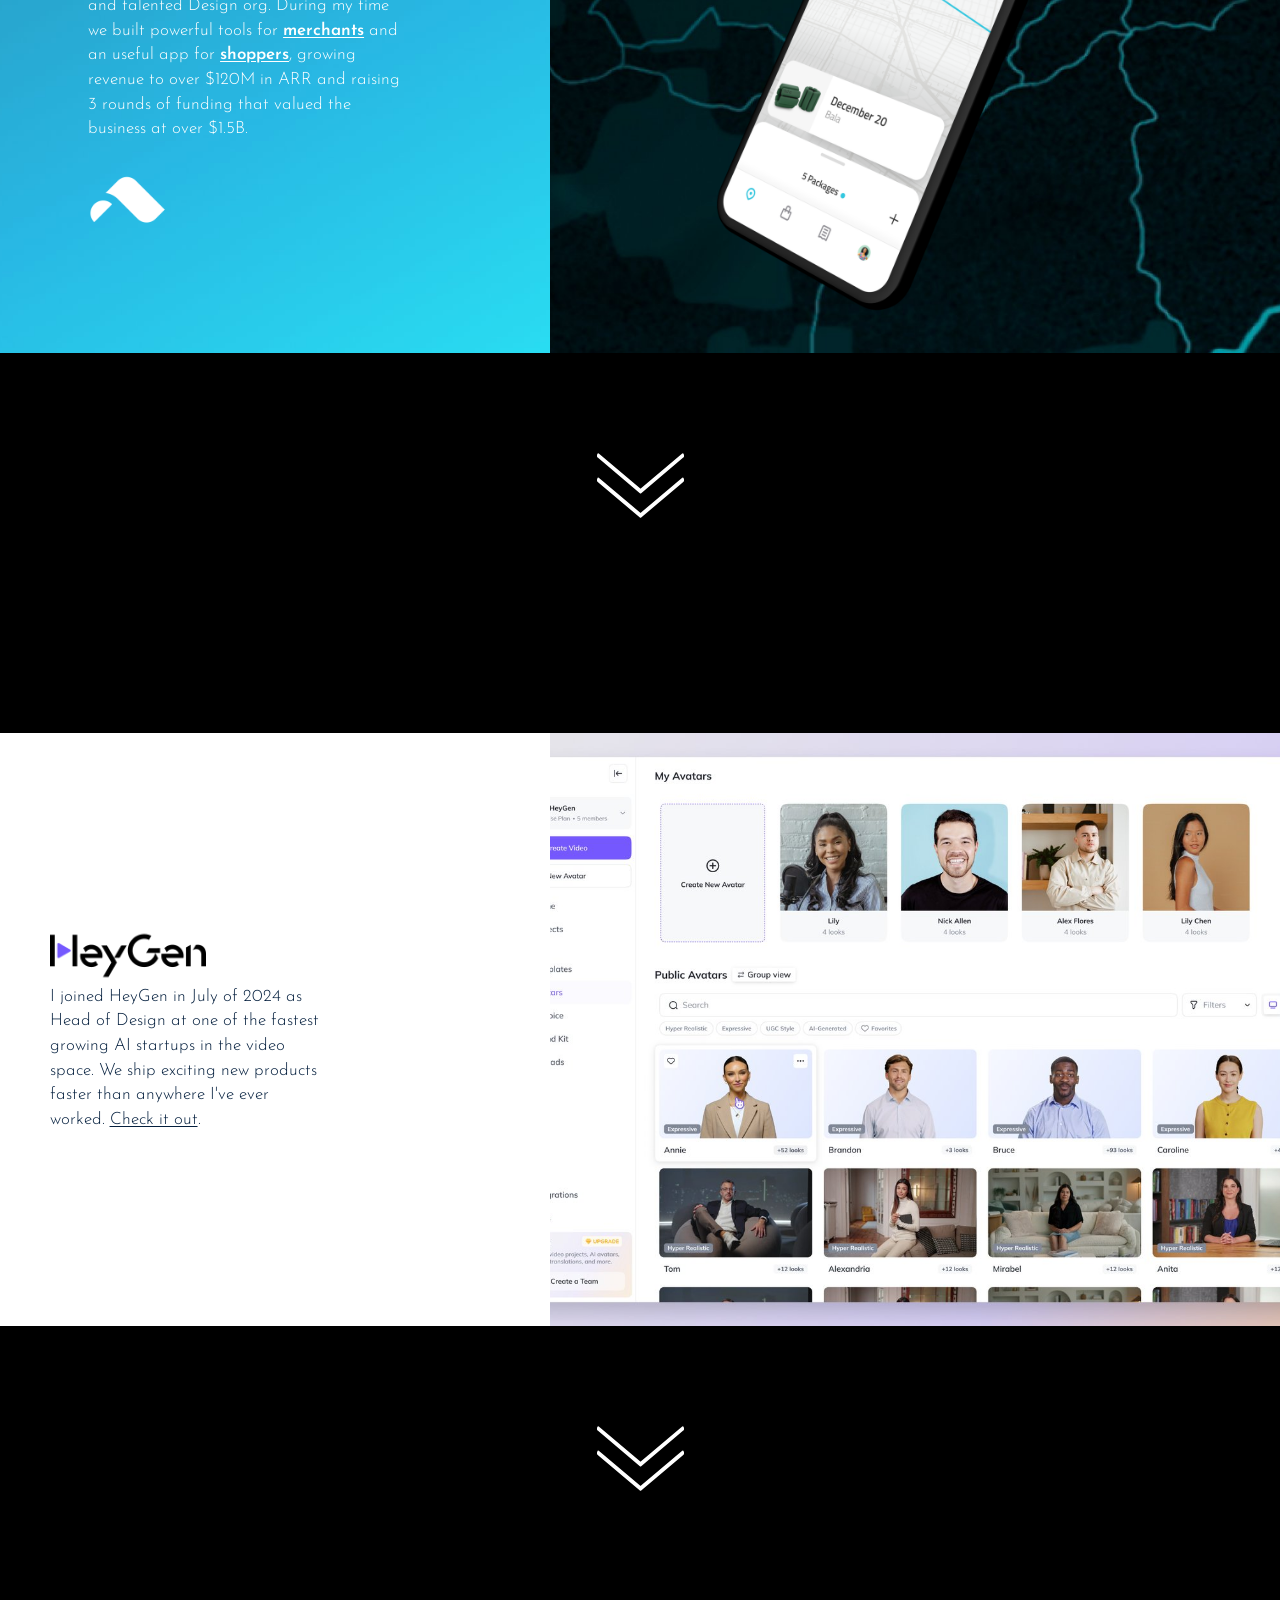
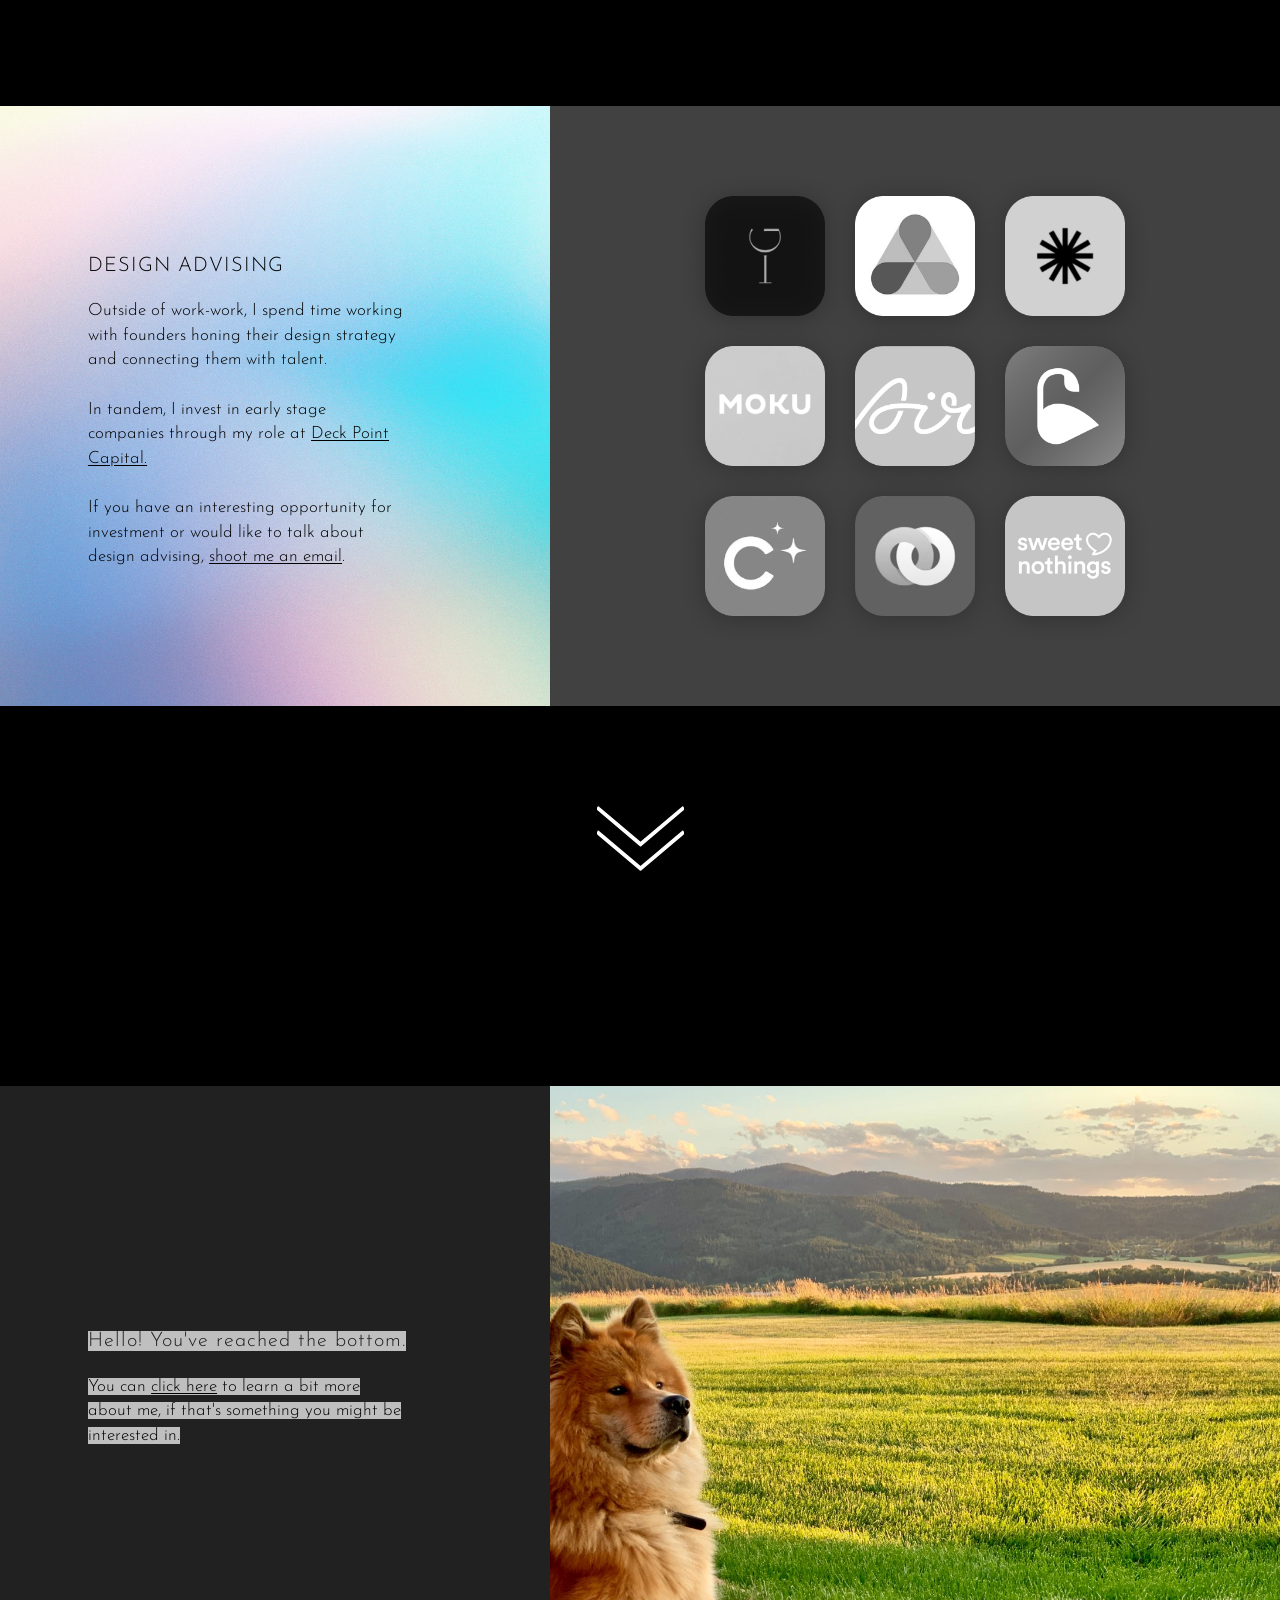
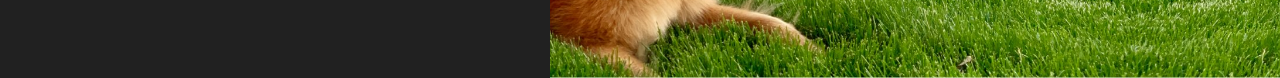
==== commit 688e0adf: "Match the Wix layout, measured at 1440px Sizes, colours and type now come from the live site's DOM r" ====
--- a/index.html
+++ b/index.html
@@ -5,10 +5,10 @@
   <meta name="viewport" content="width=device-width, initial-scale=1">
   <title>Home | Nick Allen Dot Com</title>
   <meta name="description" content="Nick Allen — LA-based product designer. Snapchat, Quibi, Route, HeyGen.">
-  <link rel="icon" href="images/icon-home.png">
+  <link rel="icon" href="images/icon-home-hover.png">
   <link rel="preconnect" href="https://fonts.googleapis.com">
   <link rel="preconnect" href="https://fonts.gstatic.com" crossorigin>
-  <link href="https://fonts.googleapis.com/css2?family=Josefin+Sans:wght@300;400&family=EB+Garamond:ital,wght@0,400;1,400&display=swap" rel="stylesheet">
+  <link href="https://fonts.googleapis.com/css2?family=Josefin+Sans:ital,wght@0,300;0,600;1,300&display=swap" rel="stylesheet">
   <link rel="stylesheet" href="styles.css">
 </head>
 <body class="home">
@@ -20,11 +20,11 @@
   </section>
 
   <div class="gap"><a href="#snap" aria-label="Scroll to Snapchat">
-    <svg viewBox="0 0 56 56" fill="none" stroke="#d4d4d4" stroke-width="2.5" stroke-linecap="round" stroke-linejoin="round"><path d="M8 18l20 16 20-16"/><path d="M8 30l20 16 20-16" opacity=".5"/></svg>
+    <svg viewBox="0 0 160.5 75.8" preserveAspectRatio="none" fill="none" stroke="#fff" stroke-width="5.2" stroke-linecap="round" stroke-linejoin="round" aria-hidden="true"><path d="M2.6 3.1l77.7 41.5 77.6-41.5M2.6 31.4l77.7 41.5 77.6-41.5"/></svg>
   </a></div>
 
   <!-- ============ Snapchat ============ -->
-  <section class="card" id="snap" style="--panel-bg: var(--snap-yellow); --panel-ink: #000; --media-bg: #efefef;">
+  <section class="card" id="snap" style="--panel-bg: var(--snap-yellow); --panel-ink: var(--navy); --media-bg: #a0c2e8;">
     <div class="panel">
       <div class="copy">
         <h2 class="eyebrow">Snapchat</h2>
@@ -39,7 +39,7 @@
   </section>
 
   <div class="gap"><a href="#quibi" aria-label="Scroll to Quibi">
-    <svg viewBox="0 0 56 56" fill="none" stroke="#d4d4d4" stroke-width="2.5" stroke-linecap="round" stroke-linejoin="round"><path d="M8 18l20 16 20-16"/><path d="M8 30l20 16 20-16" opacity=".5"/></svg>
+    <svg viewBox="0 0 160.5 75.8" preserveAspectRatio="none" fill="none" stroke="#fff" stroke-width="5.2" stroke-linecap="round" stroke-linejoin="round" aria-hidden="true"><path d="M2.6 3.1l77.7 41.5 77.6-41.5M2.6 31.4l77.7 41.5 77.6-41.5"/></svg>
   </a></div>
 
   <!-- ============ Quibi ============ -->
@@ -52,12 +52,12 @@
       </div>
     </div>
     <a class="media" href="quibi-projects.html" aria-label="Quibi projects">
-      <img src="images/quibi-phones.jpg" alt="Quibi app screens on several phones">
+      <img class="actual-size" src="images/quibi-phones.jpg" alt="Quibi app screens on several phones">
     </a>
   </section>
 
   <div class="gap"><a href="#route" aria-label="Scroll to Route">
-    <svg viewBox="0 0 56 56" fill="none" stroke="#d4d4d4" stroke-width="2.5" stroke-linecap="round" stroke-linejoin="round"><path d="M8 18l20 16 20-16"/><path d="M8 30l20 16 20-16" opacity=".5"/></svg>
+    <svg viewBox="0 0 160.5 75.8" preserveAspectRatio="none" fill="none" stroke="#fff" stroke-width="5.2" stroke-linecap="round" stroke-linejoin="round" aria-hidden="true"><path d="M2.6 3.1l77.7 41.5 77.6-41.5M2.6 31.4l77.7 41.5 77.6-41.5"/></svg>
   </a></div>
 
   <!-- ============ Route ============ -->
@@ -75,14 +75,14 @@
   </section>
 
   <div class="gap"><a href="#heygen" aria-label="Scroll to HeyGen">
-    <svg viewBox="0 0 56 56" fill="none" stroke="#d4d4d4" stroke-width="2.5" stroke-linecap="round" stroke-linejoin="round"><path d="M8 18l20 16 20-16"/><path d="M8 30l20 16 20-16" opacity=".5"/></svg>
+    <svg viewBox="0 0 160.5 75.8" preserveAspectRatio="none" fill="none" stroke="#fff" stroke-width="5.2" stroke-linecap="round" stroke-linejoin="round" aria-hidden="true"><path d="M2.6 3.1l77.7 41.5 77.6-41.5M2.6 31.4l77.7 41.5 77.6-41.5"/></svg>
   </a></div>
 
   <!-- ============ HeyGen ============ -->
-  <section class="card" id="heygen" style="--panel-bg: #fff; --panel-ink: var(--text-dark); --media-bg: #fff;">
+  <section class="card" id="heygen" style="--panel-bg: #fff; --panel-ink: var(--navy); --media-bg: #d6d6d4;">
     <div class="panel">
       <div class="copy">
-        <img class="mark wide" src="images/heygen-logo.png" alt="HeyGen" style="margin: 0 0 20px; height: 40px;">
+        <img class="brand" src="images/heygen-logo.png" alt="HeyGen" width="328" height="124">
         <p>I joined HeyGen in July of 2024 as Head of Design at one of the fastest growing AI startups in the video space. We ship exciting new products faster than anywhere I've ever worked. <a href="https://www.heygen.com/" target="_blank" rel="noopener">Check it out</a>.</p>
       </div>
     </div>
@@ -92,11 +92,11 @@
   </section>
 
   <div class="gap"><a href="#advising" aria-label="Scroll to Design Advising">
-    <svg viewBox="0 0 56 56" fill="none" stroke="#d4d4d4" stroke-width="2.5" stroke-linecap="round" stroke-linejoin="round"><path d="M8 18l20 16 20-16"/><path d="M8 30l20 16 20-16" opacity=".5"/></svg>
+    <svg viewBox="0 0 160.5 75.8" preserveAspectRatio="none" fill="none" stroke="#fff" stroke-width="5.2" stroke-linecap="round" stroke-linejoin="round" aria-hidden="true"><path d="M2.6 3.1l77.7 41.5 77.6-41.5M2.6 31.4l77.7 41.5 77.6-41.5"/></svg>
   </a></div>
 
   <!-- ============ Design Advising ============ -->
-  <section class="card" id="advising" style="--panel-bg: var(--advising-lilac); --panel-img: url('images/advising-bg.jpg'); --panel-ink: #041f3e; --media-bg: var(--ink);">
+  <section class="card" id="advising" style="--panel-bg: var(--advising-lilac); --panel-img: url('images/advising-bg.jpg'); --panel-ink: var(--black); --media-bg: #414141;">
     <div class="panel">
       <div class="copy">
         <h2 class="eyebrow">Design Advising</h2>
@@ -114,11 +114,11 @@
   </section>
 
   <div class="gap"><a href="#bottom" aria-label="Scroll to the bottom">
-    <svg viewBox="0 0 56 56" fill="none" stroke="#d4d4d4" stroke-width="2.5" stroke-linecap="round" stroke-linejoin="round"><path d="M8 18l20 16 20-16"/><path d="M8 30l20 16 20-16" opacity=".5"/></svg>
+    <svg viewBox="0 0 160.5 75.8" preserveAspectRatio="none" fill="none" stroke="#fff" stroke-width="5.2" stroke-linecap="round" stroke-linejoin="round" aria-hidden="true"><path d="M2.6 3.1l77.7 41.5 77.6-41.5M2.6 31.4l77.7 41.5 77.6-41.5"/></svg>
   </a></div>
 
   <!-- ============ Bottom ============ -->
-  <section class="card outro" id="bottom">
+  <section class="card outro" id="bottom" style="--media-bg: #272736;">
     <div class="panel">
       <div class="copy">
         <p><span class="hl big">Hello! You've reached the bottom.</span></p>
--- a/styles.css
+++ b/styles.css
@@ -1,21 +1,25 @@
 /* ==========================================================================
    ncklln.com — global stylesheet
    Edit the tokens in :root to change the whole site's look.
+   Sizes mirror the original Wix site, measured at 1440px wide.
    ========================================================================== */
 
 :root {
   /* Type. Brandon Grotesque (the Wix font) isn't free; Josefin Sans is the
-     closest open substitute. Swap --font-sans to change everything at once. */
+     closest open substitute — same low x-height, sets ~10% wider.
+     Swap --font-sans to change everything at once. */
   --font-sans: "Josefin Sans", "Brandon Grotesque", "Helvetica Neue", Arial, sans-serif;
-  --font-serif: "EB Garamond", Georgia, "Times New Roman", serif;
+  --font-serif: "Times New Roman", Times, serif;
 
   /* Colors */
-  --ink: #212121;          /* dark card background on the home page */
-  --ink-2: #414141;        /* highlight behind the "you've reached the bottom" text */
-  --paper: #ffffff;
-  --text-light: #d4d4d4;   /* body text on dark */
-  --text-dark: #212121;    /* body text on light */
-  --text-mid: #6b6b6b;     /* de-emphasised labels (bio page) */
+  --black: #000;
+  --ink: #212121;          /* intro + outro card background on the home page */
+  --text-light: #d4d4d4;   /* intro text on dark */
+  --text-body: #414141;    /* body text on the inner pages */
+  --text-muted: #636363;   /* breadcrumbs, "Nice to meet you!" */
+  --text-faint: #999;      /* bio labels and descriptions */
+  --navy: #041f3e;         /* body text on the Snapchat and HeyGen cards */
+  --highlight: #bfbfbf;    /* highlighter behind the outro text */
   --rule: #d6d6d4;
 
   --snap-yellow: #fffa37;
@@ -23,12 +27,15 @@
   --route-blue: #3fa9e0;
   --advising-lilac: #cfc7f2;
 
-  /* Layout */
-  --panel-split: 43%;      /* width of the coloured left panel on home cards */
-  --card-h: clamp(440px, 26vw, 667px);
-  --gap-h: clamp(160px, 16vw, 410px); /* space between cards (holds the chevron) */
-  --column: 1120px;        /* content width on case-study pages */
-  --media-w: 790px;        /* width of the image column on case-study pages */
+  /* Home layout */
+  --panel-split: 43%;                      /* width of the coloured left panel on home cards */
+  --card-h: clamp(560px, 46.32vw, 667px);  /* 667px at 1440 and up */
+  --gap-h: 380px;                          /* space between cards (holds the chevron) */
+
+  /* Inner pages sit on Wix's 980px canvas */
+  --canvas: 980px;
+  --media-w: 667px;        /* image column on case-study rows */
+  --copy-w: 251px;         /* copy column on case-study rows */
 }
 
 /* --------------------------------------------------------------------------
@@ -42,10 +49,10 @@
   margin: 0;
   font-family: var(--font-sans);
   font-weight: 300;
-  font-size: 17px;
-  line-height: 1.55;
-  color: var(--text-dark);
-  background: var(--paper);
+  font-size: 16px;
+  line-height: 1.45;
+  color: var(--black);
+  background: #fff;
 }
 
 img { display: block; max-width: 100%; height: auto; }
@@ -53,17 +60,11 @@
 a { color: inherit; text-decoration: underline; text-underline-offset: 2px; }
 a:hover { opacity: .75; }
 
-p { margin: 0 0 1.1em; }
+/* Wix separated paragraphs with an empty line */
+p { margin: 0 0 1.45em; }
 p:last-child { margin-bottom: 0; }
 
-h1, h2, h3 { font-weight: 300; margin: 0 0 .9em; }
-
-.eyebrow {
-  font-size: 20px;
-  letter-spacing: 1px;
-  text-transform: uppercase;
-  margin-bottom: .9em;
-}
+h1, h2, h3 { font-weight: 300; margin: 0; }
 
 .sr-only {
   position: absolute; width: 1px; height: 1px; padding: 0; margin: -1px;
@@ -74,42 +75,48 @@
    Home page
    -------------------------------------------------------------------------- */
 body.home {
-  background: var(--ink) url("images/bg-logos.png") center top / 1919px auto repeat;
+  background: var(--black);
   color: var(--text-light);
+}
+/* Greyscale logo tile, fixed behind the whole page at 9% opacity */
+body.home::before {
+  content: "";
+  position: fixed; inset: 0; z-index: -1;
+  background: url("images/bg-logos.png") left top / 1919px auto repeat;
+  opacity: .09;
+  pointer-events: none;
 }
 
 /* Intro card: logo + one paragraph, full width, dark */
 .intro {
+  margin-top: clamp(48px, 14.3vw, 206px);
+  min-height: 565px;
+  padding: 114px 24px 67px;
   background: var(--ink);
-  padding: clamp(56px, 6vw, 96px) 24px;
   text-align: center;
 }
 .intro img.logo {
-  width: min(515px, 80vw);
-  margin: 0 auto clamp(28px, 3vw, 48px);
-  image-rendering: pixelated; /* it's pixel art — keep the edges crisp */
+  width: min(515px, 100%);
+  margin: 0 auto 56px;
 }
 .intro p {
-  max-width: 560px;
+  max-width: 623px;
   margin: 0 auto;
-  font-size: 14px;
-  line-height: 1.6;
-  letter-spacing: .02em;
-}
-
-/* Spacer between cards with a down-chevron in the middle */
+  font-size: 20px;
+  line-height: 35px;
+  letter-spacing: 1.96px;
+}
+
+/* Spacer between cards with a down-chevron near the top */
 .gap {
   height: var(--gap-h);
-  display: grid;
-  place-items: center;
-}
-.gap a {
-  display: block;
-  width: 56px; height: 56px;
-  text-decoration: none;
-  opacity: .8;
-}
-.gap a:hover { opacity: 1; }
+  padding-top: 100px;
+  display: flex;
+  justify-content: center;
+  align-items: flex-start;
+}
+.intro + .gap { height: 266px; padding-top: 58px; }
+.gap a { display: block; width: 87px; height: 65px; text-decoration: none; }
 .gap svg { width: 100%; height: 100%; display: block; }
 
 /* Work card: coloured left panel with copy, image on the right */
@@ -117,13 +124,12 @@
   display: grid;
   grid-template-columns: var(--panel-split) 1fr;
   min-height: var(--card-h);
-  scroll-margin-top: 0;
 }
 .card .panel {
   position: relative;
   display: flex;
   align-items: center;
-  padding: 48px 32px 48px clamp(24px, 30%, 400px);
+  padding: 40px 24px 40px 16%;   /* 16% of the panel = 99px at 1440 */
   background: var(--panel-bg, var(--ink));
   color: var(--panel-ink, var(--text-light));
   overflow: hidden;
@@ -134,18 +140,29 @@
   background: var(--panel-img, none) center / cover no-repeat;
   z-index: 0;
 }
-.card .panel > .copy { position: relative; z-index: 1; max-width: 400px; }
-.card .copy .eyebrow { margin-bottom: 1em; }
-.card .copy p { font-size: 17px; line-height: 1.5; }
+.card .panel > .copy { position: relative; z-index: 1; max-width: 318px; }
+.card .copy .eyebrow {
+  font-size: 20px;
+  line-height: 50px;
+  letter-spacing: 1px;
+  text-transform: uppercase;
+  margin: 0 0 8px;
+}
+.card .copy p { font-size: 17px; line-height: 1.45; }
 .card .copy .mark {              /* small brand logo under the copy */
-  margin-top: 28px;
-  height: 44px; width: auto;
-}
-.card .copy .mark.wide { height: 60px; }
+  margin-top: 32px;
+  width: 80px; height: auto;
+}
+
+.card#route .copy a { font-weight: 600; }
+
+/* HeyGen sits further left, with the logo directly above the text */
+.card#heygen .panel { padding-left: 9%; }
+.card#heygen .copy { max-width: 274px; }
+.card#heygen .copy .brand { width: 156px; }
 
 .card .media {
   position: relative;
-  min-height: 320px;
   background: var(--media-bg, #000) center / cover no-repeat;
   overflow: hidden;
 }
@@ -154,148 +171,204 @@
   width: 100%; height: 100%;
   object-fit: cover;
 }
-.card .media > img.contain { object-fit: contain; }
-.card .media > img.overlay {      /* e.g. the Route phone sitting on the map */
-  left: auto; right: 6%; top: 50%; transform: translateY(-50%);
-  width: auto; height: 100%; object-fit: contain;
+.card .media > img.actual-size {  /* shown 1:1, top-centred, like the Quibi phones on Wix */
+  object-fit: none;
+  object-position: 50% 0;
+}
+.card .media > img.overlay {      /* the Route phone, full height, centred on the map */
+  left: 50%; right: auto;
+  width: auto; height: 100%;
+  transform: translateX(-50%);
+  object-fit: contain;
 }
 
 /* Design-advising app grid: greyscale that colours in on hover */
 .card .media.apps { display: grid; place-items: center; }
 .card .media.apps .stack {
-  position: relative; width: min(600px, 80%); aspect-ratio: 1;
-}
-.card .media.apps .stack img { position: absolute; inset: 0; width: 100%; height: 100%; object-fit: contain; transition: opacity .35s ease; }
+  position: relative; width: min(600px, 90%); aspect-ratio: 1;
+}
+.card .media.apps .stack img { position: absolute; inset: 0; width: 100%; height: 100%; object-fit: contain; transition: opacity .5s ease; }
 .card .media.apps .stack img.color { opacity: 0; }
 .card .media.apps .stack:hover img.color { opacity: 1; }
-
-/* Bottom card */
-.card.outro .panel { --panel-bg: var(--ink); --panel-ink: var(--text-light); }
-.card.outro .copy p { font-size: 15px; }
+@media (hover: none) {
+  .card .media.apps .stack img.color { opacity: 1; }
+}
+
+/* Bottom card: dark text on a grey highlighter */
+.card.outro .copy { color: var(--black); }
+.card.outro .copy p:first-child { line-height: 50px; margin-bottom: 8px; }
 .card.outro .copy .hl {
-  background: var(--ink-2);
-  padding: 2px 4px;
+  background: var(--highlight);
   box-decoration-break: clone;
   -webkit-box-decoration-break: clone;
 }
-.card.outro .copy .hl.big { font-size: 20px; letter-spacing: .5px; }
+.card.outro .copy .hl.big { font-size: 20px; letter-spacing: 1px; color: var(--ink); }
 
 /* --------------------------------------------------------------------------
-   Case-study pages (snap, quibi, stories) and bio
+   Inner pages (snap, quibi, stories, bio)
    -------------------------------------------------------------------------- */
 .page {
-  width: min(var(--column), 100% - 48px);
+  width: min(var(--canvas), 100% - 32px);
   margin: 0 auto;
-  padding: 24px 0 64px;
+  padding-top: 6px;
 }
 
 .site-header {
-  display: flex; align-items: center; gap: 12px;
-  margin-bottom: 48px;
-  font-size: 14px;
-}
-.site-header a { text-decoration: none; display: inline-flex; align-items: center; gap: 12px; }
-.site-header img { width: 40px; height: 40px; border-radius: 50%; }
+  display: flex; align-items: center;
+  margin-left: 21px;
+  font-size: 16px;
+}
+.site-header a { text-decoration: none; display: inline-flex; align-items: center; gap: 7px; }
+.site-header a:hover, .site-footer a:hover { opacity: 1; }
+
+/* iPhone home button: resting, hover and pressed states, stacked */
+.home-btn { position: relative; display: block; flex: none; width: 62px; height: 62px; }
+.home-btn img { position: absolute; inset: 0; width: 100%; height: 100%; object-fit: contain; opacity: 0; }
+.home-btn img.rest { opacity: 1; }
+a:hover .home-btn img.rest { opacity: 0; }
+a:hover .home-btn img.hover { opacity: 1; }
+a:active .home-btn img.hover { opacity: 0; }
+a:active .home-btn img.pressed { opacity: 1; }
 
 /* Centered page intro with a logo */
 .lede {
   text-align: center;
-  max-width: 700px;
-  margin: 0 auto 64px;
-  font-size: 15px;
-  line-height: 1.6;
-}
-.lede img { width: 88px; height: auto; margin: 0 auto 32px; }
-.lede img.rounded { width: 88px; border-radius: 22%; }
-
-/* Alternating media / copy rows */
+  max-width: 577px;
+  margin: 0 auto;
+  padding-top: 39px;
+  font-size: 16px;
+  line-height: 1.45;
+}
+.lede.italic p { font-style: italic; }
+.lede img { width: 175px; margin: 0 auto 20px; }
+.lede img.app-icon { width: 144px; margin: 5px auto 46px; }
+
+/* Media / copy rows */
+.lede + .row { margin-top: 56px; }
 .row {
   display: grid;
-  grid-template-columns: minmax(0, var(--media-w)) 1fr;
-  gap: 28px;
+  grid-template-columns: minmax(0, var(--media-w)) var(--copy-w);
+  justify-content: center;
+  gap: 23px;
   align-items: start;
-  margin-bottom: 64px;
-}
-.row .media img { width: 100%; }
-.row .copy { padding-top: 8px; font-size: 14px; line-height: 1.55; }
-.row .copy .eyebrow { font-size: 15px; letter-spacing: .5px; margin-bottom: 1.4em; }
-.row .copy .eyebrow.plain { text-transform: none; letter-spacing: 0; }
-
-/* Long-form article (snap-stories) */
+  margin-bottom: 51px;
+}
+.row:last-of-type { margin-bottom: 0; }
+.row .media img { width: 100%; aspect-ratio: 667 / 402; object-fit: cover; }
+.row .copy { padding-top: 17px; font-size: 14px; line-height: 1.4; color: var(--text-body); }
+.row .copy p { margin-bottom: 1.4em; }
+.row .copy .eyebrow { font-size: 14px; line-height: 20px; text-transform: uppercase; margin-bottom: 31px; }
+.row .copy .eyebrow.plain { text-transform: none; margin-bottom: 14px; }
+
+/* Long-form article (snap-stories), aligned with the header text */
 .article {
-  max-width: 780px;
-  margin: 0 auto;
-  font-size: 17px;
-  line-height: 1.6;
-}
-.article .crumbs { font-size: 13px; margin-bottom: 28px; }
-.article figure { margin: 36px 0; }
-.article figure img { margin: 0 auto; }
-.article figure.narrow img { max-width: 420px; }
+  width: min(650px, 100%);
+  margin: 61px 0 0 90px;
+  font-size: 23px;
+  line-height: 1.2;
+  color: var(--text-body);
+}
+.article .crumbs { font-size: 15px; color: var(--text-muted); margin-bottom: 26px; }
+.article p { margin: 0; }
+.article p + p { margin-top: 1.2em; }
+.article figure { margin: 45px 0 35px; }
+.article figure img { width: var(--w, 100%); }
+/* Fanned-out screens: wider than the column. The top 11% of the image
+   width is transparent, so it tucks up under the paragraph above. */
+.article figure.wide { margin-top: calc(24px - 0.11 * min(1129px, 100vw - 48px)); }
+.article figure.wide img {
+  width: min(1129px, 100vw - 48px);
+  max-width: none;
+  margin-left: 50%;
+  transform: translateX(-50%);
+}
 
 /* Footer shared by the inner pages */
 .site-footer {
-  margin-top: 48px;
-  text-align: center;
-}
-.site-footer .social {
-  display: flex; justify-content: center; gap: 8px;
-  margin-bottom: 20px;
-}
-.site-footer .social img { width: 22px; height: 22px; }
-.site-footer .home img { width: 40px; height: 40px; border-radius: 50%; margin: 0 auto; }
+  margin-top: 39px;
+  display: flex; flex-direction: column; align-items: center;
+  gap: 15px;
+}
+.site-footer .social { display: flex; gap: 8px; }
+.site-footer .social img { width: 18px; height: 18px; }
+.site-footer .home-btn { width: 62px; height: 45px; }
 
 /* Bio */
 .bio {
   display: grid;
-  grid-template-columns: 300px 1fr;
-  gap: 32px;
+  grid-template-columns: 252px minmax(0, 650px);
+  gap: 27px;
   align-items: start;
-}
-.bio .photo img { width: 100%; filter: grayscale(1); }
-.bio .hello { font-size: 14px; margin-bottom: 28px; }
+  margin: 61px 0 0 31px;
+}
+.bio + .site-footer { margin-top: 65px; }
+.bio .photo img {
+  width: 252px;
+  aspect-ratio: 252 / 427;
+  object-fit: cover;
+  object-position: 45% 50%;
+  filter: grayscale(1);
+}
+.bio .hello { font-size: 15px; color: var(--text-muted); margin-bottom: 28px; }
 .bio h1 {
   font-family: var(--font-serif);
   font-weight: 400;
-  font-size: clamp(24px, 2.4vw, 34px);
-  line-height: 1.25;
-  margin-bottom: 20px;
-}
-.bio .about { font-size: 14px; max-width: 600px; }
-.bio .email { margin-top: 40px; font-size: 13px; display: inline-flex; align-items: center; gap: 10px; }
-.bio .email svg { width: 16px; height: 16px; }
-.bio hr { border: 0; border-top: 1px solid var(--rule); margin: 40px 0 28px; }
-.bio h2 {
-  font-size: 13px; font-weight: 300; text-decoration: underline;
-  margin: 0 0 20px; color: var(--text-mid);
-}
-.bio h2 a { text-decoration: underline; }
-.bio dl { display: grid; grid-template-columns: max-content 1fr; gap: 14px 24px; margin: 0 0 40px; font-size: 13px; }
-.bio dl.timeline dt { font-family: var(--font-serif); font-style: italic; font-size: 14px; }
-.bio dl dd { margin: 0; color: var(--text-mid); }
-.bio dl.patents dt { font-family: var(--font-serif); font-style: italic; font-size: 13px; }
-.bio dl.patents dd { font-size: 12px; text-transform: uppercase; letter-spacing: .2px; }
+  font-size: 29px;
+  line-height: 1.2;
+  color: var(--text-body);
+  margin-bottom: 14px;
+}
+.bio .about { font-size: 16px; max-width: 519px; color: var(--text-body); }
+.bio .email { margin-top: 25px; font-size: 14px; color: var(--text-body); display: inline-flex; align-items: center; gap: 14px; }
+.bio .email svg { width: 20px; height: 20px; }
+.bio hr { border: 0; border-top: 1px solid var(--rule); margin: 64px 0 60px; }
+.bio h2 { font-size: 14px; color: var(--text-faint); margin: 0 0 32px; }
+.bio dl { display: grid; gap: 28px 0; margin: 0 0 60px; }
+.bio dl:last-child { margin-bottom: 0; }
+.bio dl.timeline { grid-template-columns: 120px 1fr; }
+.bio dl.patents { grid-template-columns: 156px minmax(0, 421px); }
+.bio dt { font-family: var(--font-serif); font-style: italic; font-size: 16px; color: var(--text-body); }
+.bio dd { margin: 0; font-size: 14px; color: var(--text-faint); }
+.bio dl.patents dd { text-transform: uppercase; }
 .bio dl.patents dd .nick { text-transform: none; }
 
 /* --------------------------------------------------------------------------
    Responsive
    -------------------------------------------------------------------------- */
+/* Below this the wide Stories image no longer fits beside an offset column */
+@media (max-width: 1320px) {
+  .article { margin-left: auto; margin-right: auto; }
+}
+
 @media (max-width: 900px) {
+  .intro { margin-top: 0; min-height: 0; padding: 40px 20px; }
+  .intro img.logo { width: min(515px, 88%); margin-bottom: 24px; }
+  .intro p { font-size: 15px; line-height: 1.7; letter-spacing: .06em; }
+  .gap, .intro + .gap { height: 88px; padding-top: 16px; }
+  .gap a { width: 58px; height: 43px; }
+
   .card { grid-template-columns: 1fr; min-height: 0; }
-  .card .panel { padding: 48px 28px; min-height: 360px; }
-  .card .media { aspect-ratio: 4 / 3; min-height: 0; }
-  .card .media > img.overlay { right: 4%; }
-  :root { --gap-h: 140px; }
-
-  .row { grid-template-columns: 1fr; gap: 20px; margin-bottom: 56px; }
-  .bio { grid-template-columns: 1fr; }
-  .bio .photo img { max-width: 300px; }
+  .card .panel, .card#heygen .panel { padding: 40px 24px; }
+  .card .media { aspect-ratio: 4 / 3; }
+  .card .media > img.actual-size { object-fit: cover; object-position: 50% 50%; }
+  .card .media.apps { aspect-ratio: 1; }
+
+  .site-header { margin-left: 0; }
+  .row { grid-template-columns: minmax(0, 1fr); gap: 16px; margin-bottom: 48px; }
+  .row .copy { padding-top: 0; }
+  .row .copy .eyebrow { margin-bottom: 14px; }
+  .article { font-size: 19px; }
+  .article figure img { width: min(var(--w, 100%), 100%); }
+  .bio { grid-template-columns: minmax(0, 1fr); margin-left: 0; gap: 28px; }
+  .bio + .site-footer { margin-top: 48px; }
 }
 
 @media (max-width: 520px) {
-  body { font-size: 16px; }
-  .intro img.logo { width: 88vw; }
   .card .copy p { font-size: 16px; }
-  .bio dl { grid-template-columns: 1fr; gap: 4px 0; }
-  .bio dl dd { margin-bottom: 12px; }
-}
+  .lede { padding-top: 24px; }
+  .lede img { width: 120px; }
+  .lede img.app-icon { width: 104px; margin: 0 auto 24px; }
+  .bio h1 { font-size: 25px; }
+  .bio dl, .bio dl.timeline, .bio dl.patents { grid-template-columns: 1fr; gap: 2px 0; }
+  .bio dd { margin-bottom: 16px; }
+}
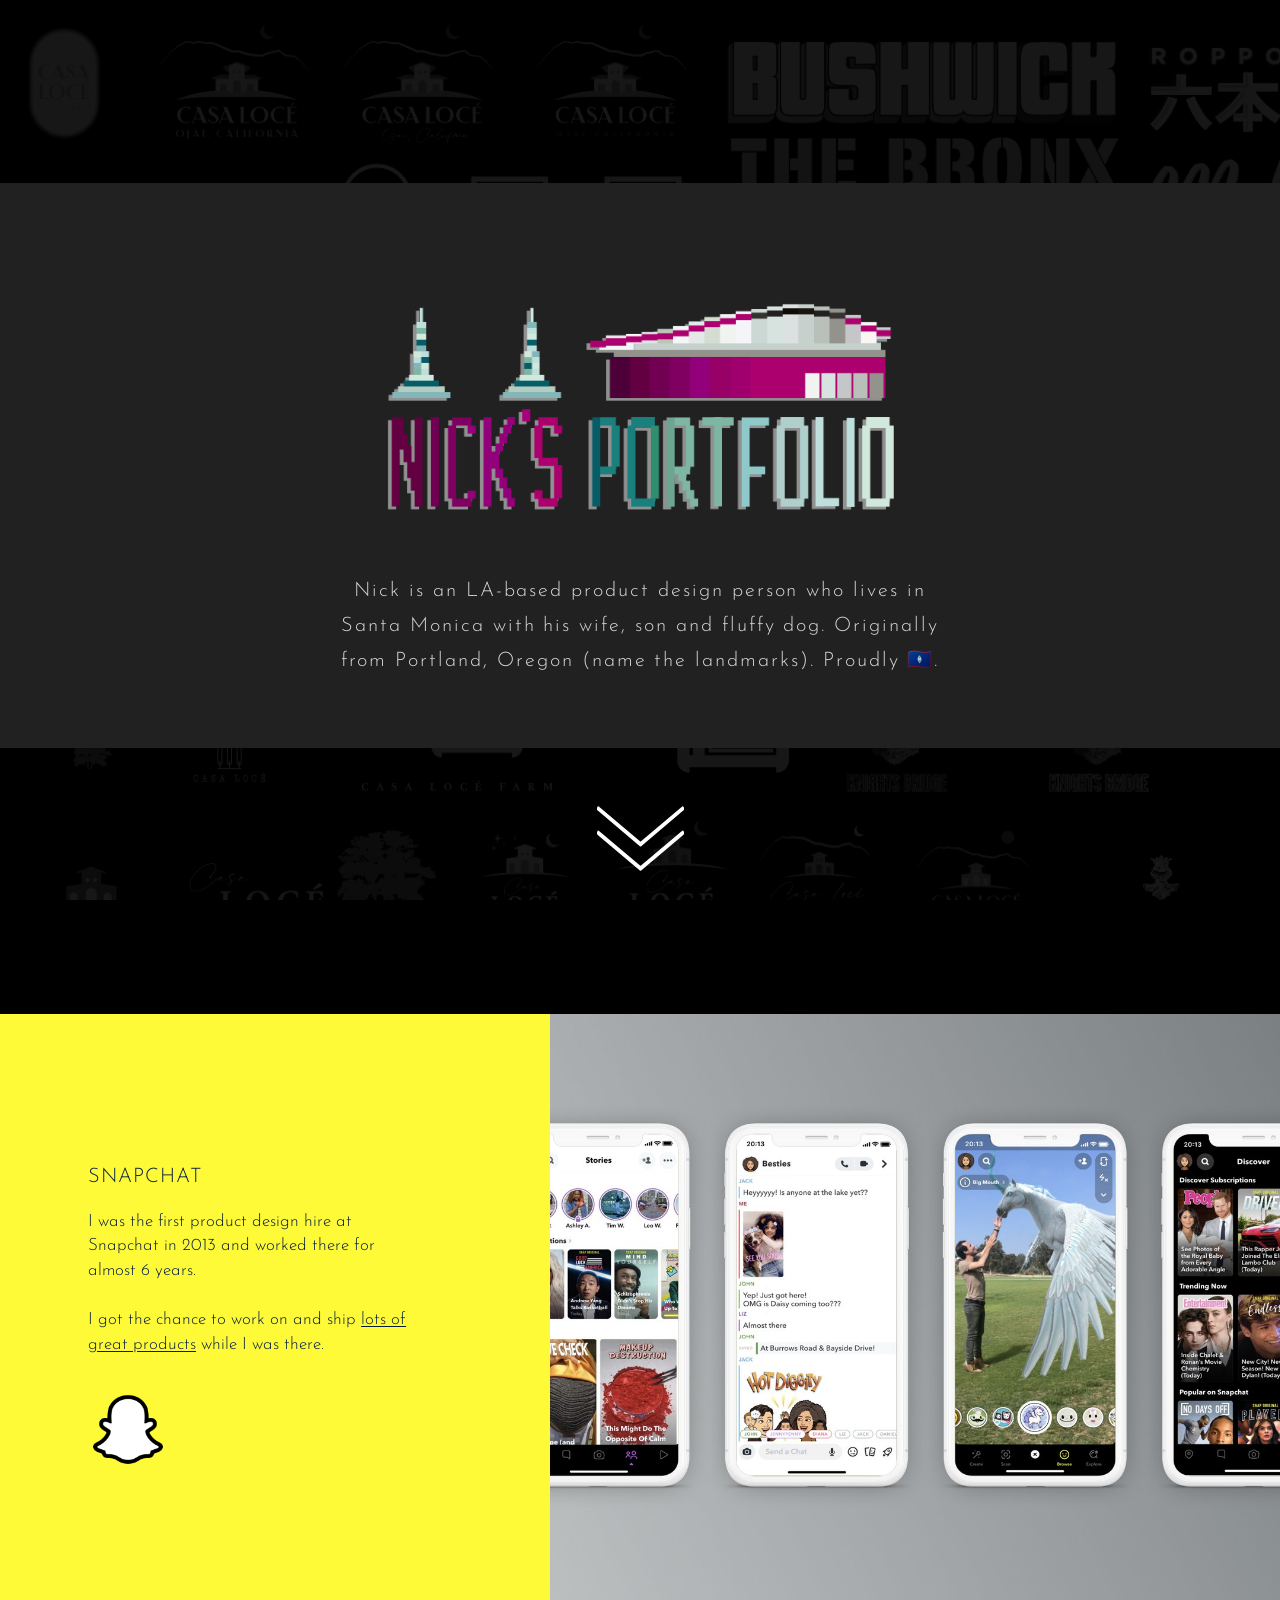
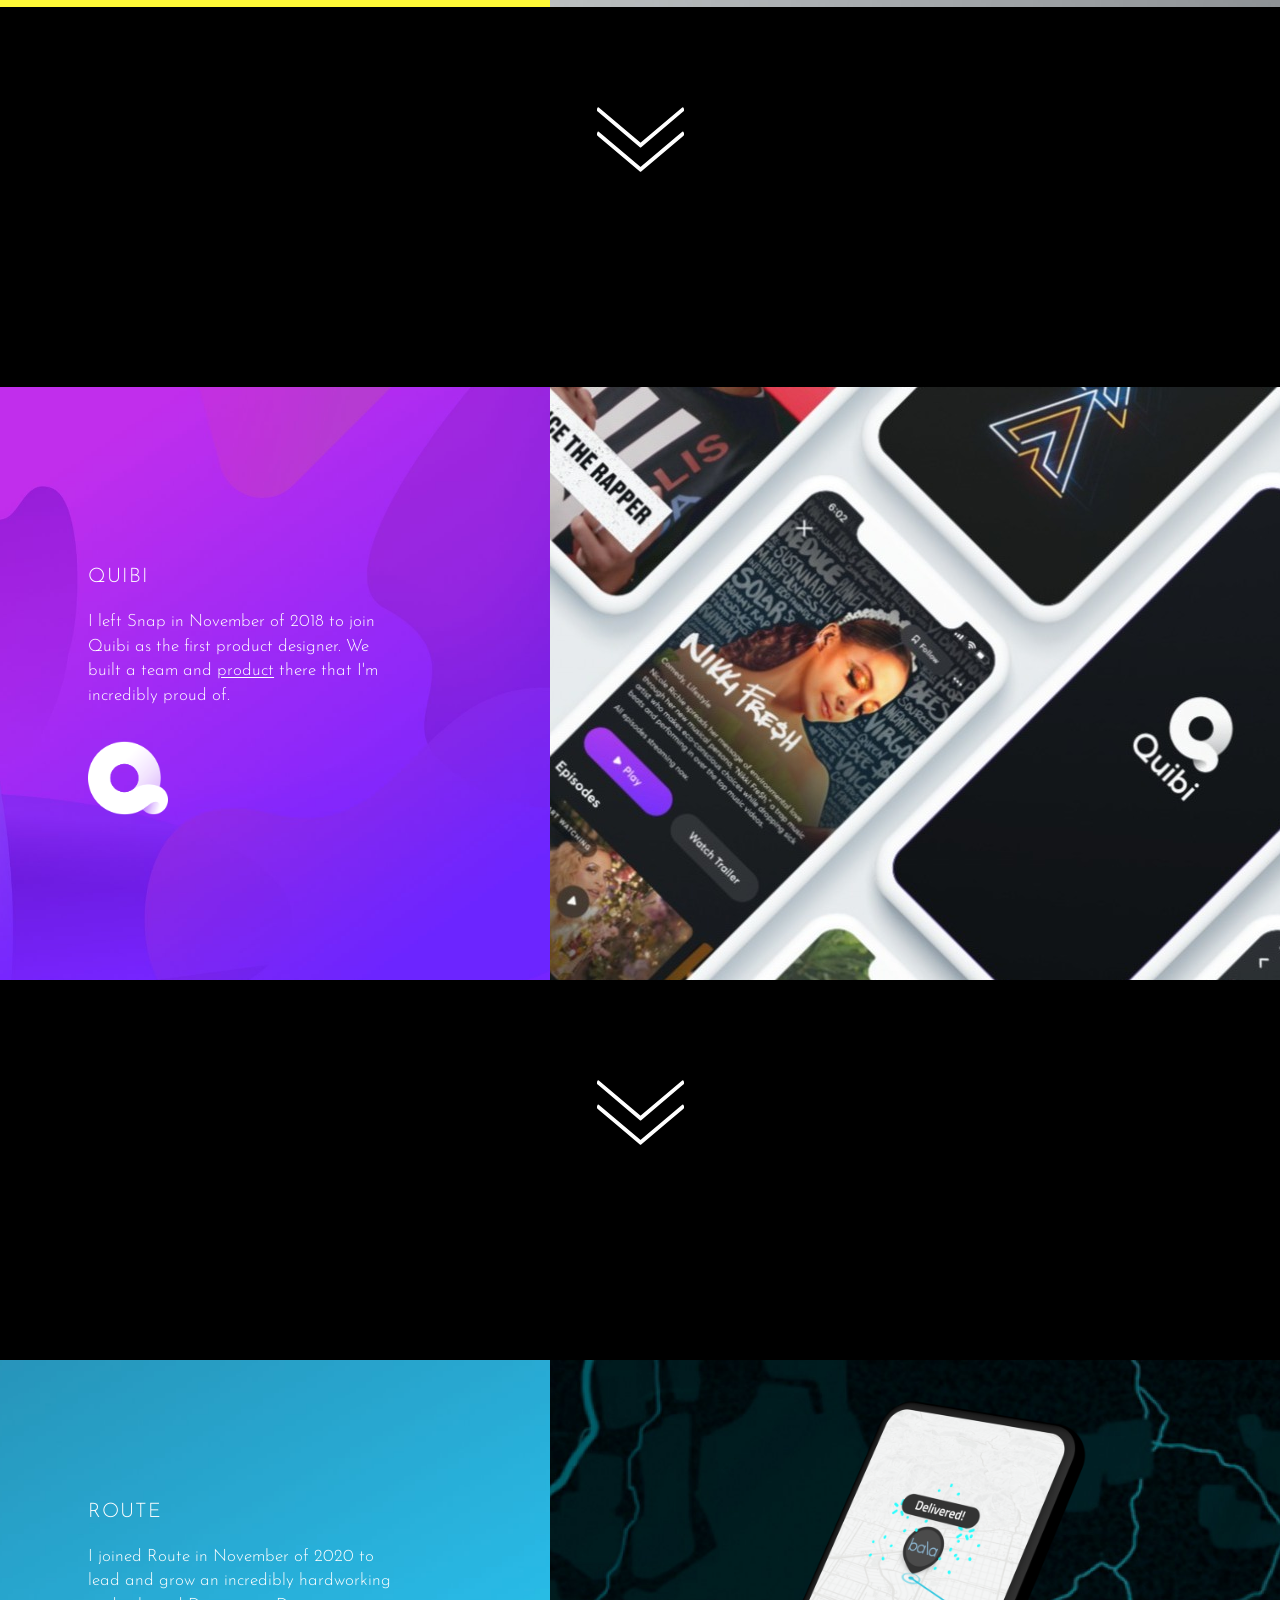
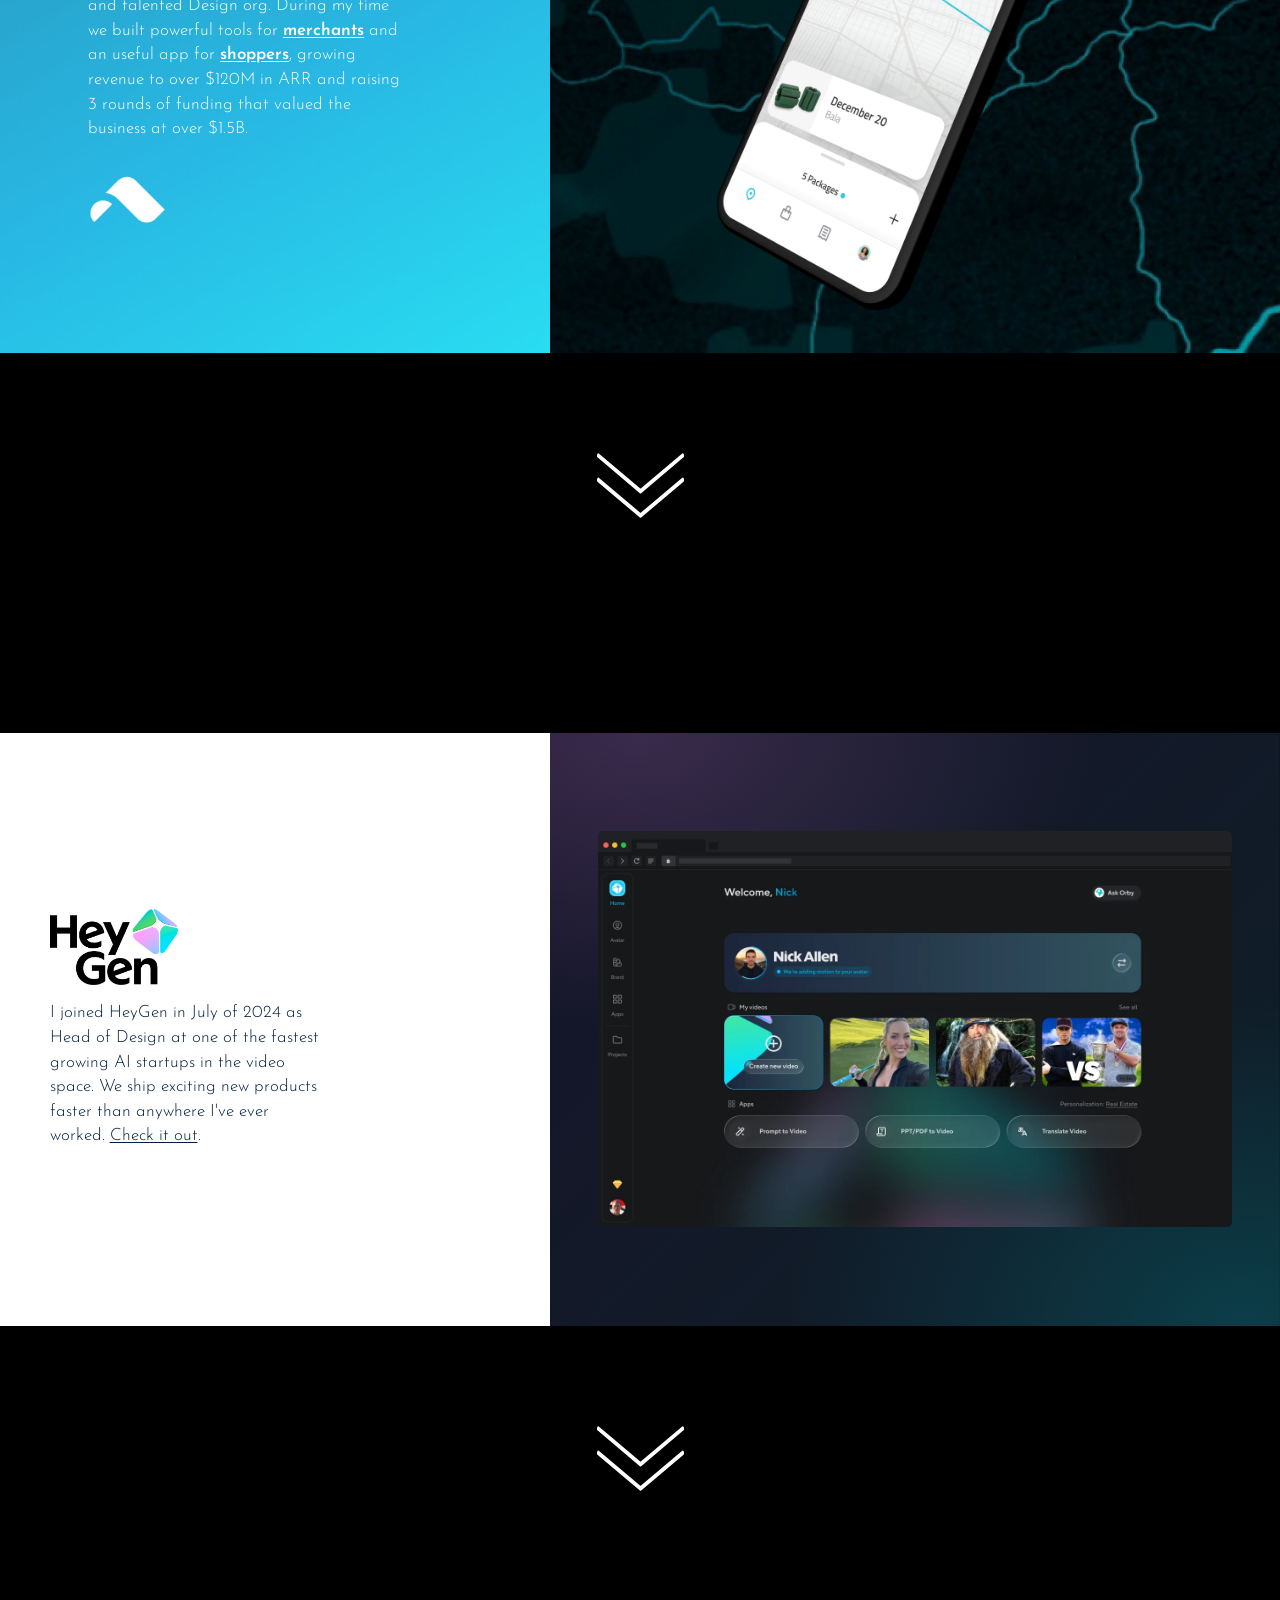
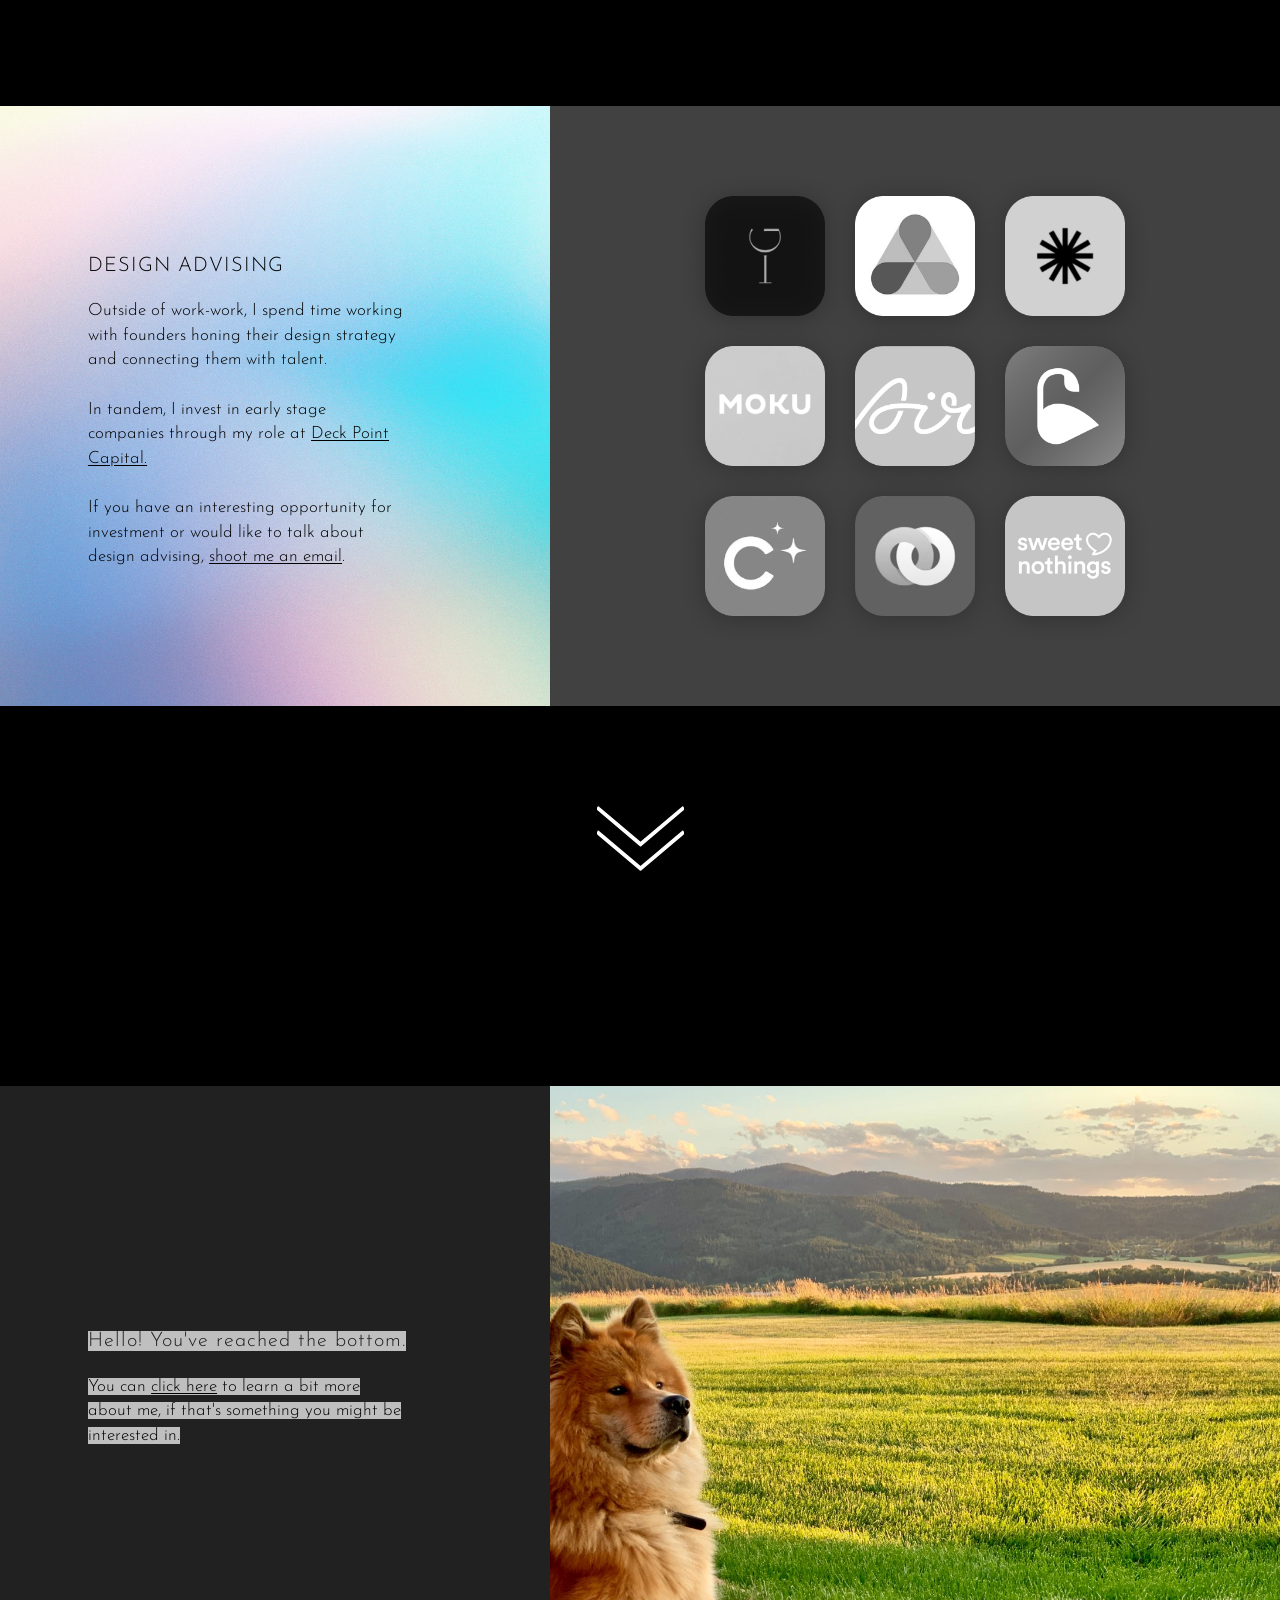
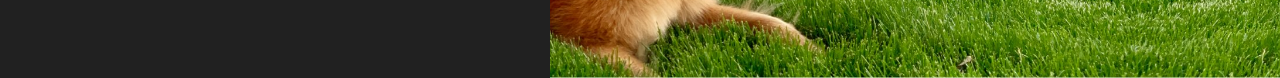
==== commit 3337aee7: "Update the HeyGen card: new logo, app screenshot, hover - Current stacked HeyGen logo in place of th" ====
--- a/index.html
+++ b/index.html
@@ -79,15 +79,15 @@
   </a></div>
 
   <!-- ============ HeyGen ============ -->
-  <section class="card" id="heygen" style="--panel-bg: #fff; --panel-ink: var(--navy); --media-bg: #d6d6d4;">
+  <section class="card" id="heygen" style="--panel-bg: #fff; --panel-ink: var(--navy); --media-bg: radial-gradient(90% 70% at 12% 0%, rgb(240 160 255 / .16), transparent 70%), radial-gradient(90% 80% at 95% 100%, rgb(0 224 255 / .16), transparent 70%), linear-gradient(135deg, #17142a, #0d1f26);">
     <div class="panel">
       <div class="copy">
-        <img class="brand" src="images/heygen-logo.png" alt="HeyGen" width="328" height="124">
+        <img class="brand" src="images/heygen-logo.png" alt="HeyGen" width="480" height="285">
         <p>I joined HeyGen in July of 2024 as Head of Design at one of the fastest growing AI startups in the video space. We ship exciting new products faster than anywhere I've ever worked. <a href="https://www.heygen.com/" target="_blank" rel="noopener">Check it out</a>.</p>
       </div>
     </div>
     <a class="media" href="https://www.heygen.com/" target="_blank" rel="noopener" aria-label="HeyGen">
-      <img src="images/heygen-avatars.jpg" alt="HeyGen avatars library">
+      <img class="framed" src="images/heygen-home.webp" alt="The HeyGen home screen" width="1440" height="900">
     </a>
   </section>
 
--- a/styles.css
+++ b/styles.css
@@ -159,7 +159,7 @@
 /* HeyGen sits further left, with the logo directly above the text */
 .card#heygen .panel { padding-left: 9%; }
 .card#heygen .copy { max-width: 274px; }
-.card#heygen .copy .brand { width: 156px; }
+.card#heygen .copy .brand { width: 128px; margin-bottom: 16px; }
 
 .card .media {
   position: relative;
@@ -174,6 +174,19 @@
 .card .media > img.actual-size {  /* shown 1:1, top-centred, like the Quibi phones on Wix */
   object-fit: none;
   object-position: 50% 0;
+}
+.card .media > img.framed {       /* a screenshot floating on the panel's background */
+  inset: 48px;
+  width: calc(100% - 96px); height: calc(100% - 96px);
+  object-fit: contain;
+  filter: drop-shadow(0 0 0 transparent);
+  transition: transform .35s ease, filter .35s ease;
+}
+.card .media:has(> img.framed):hover { opacity: 1; }
+/* drop-shadow, not box-shadow, so the shadow follows the screenshot's rounded corners */
+.card .media:hover > img.framed {
+  transform: scale(1.03);
+  filter: drop-shadow(0 16px 28px rgb(0 0 0 / .35));
 }
 .card .media > img.overlay {      /* the Route phone, full height, centred on the map */
   left: 50%; right: auto;
@@ -351,6 +364,7 @@
   .card .panel, .card#heygen .panel { padding: 40px 24px; }
   .card .media { aspect-ratio: 4 / 3; }
   .card .media > img.actual-size { object-fit: cover; object-position: 50% 50%; }
+  .card .media > img.framed { inset: 20px; width: calc(100% - 40px); height: calc(100% - 40px); }
   .card .media.apps { aspect-ratio: 1; }
 
   .site-header { margin-left: 0; }
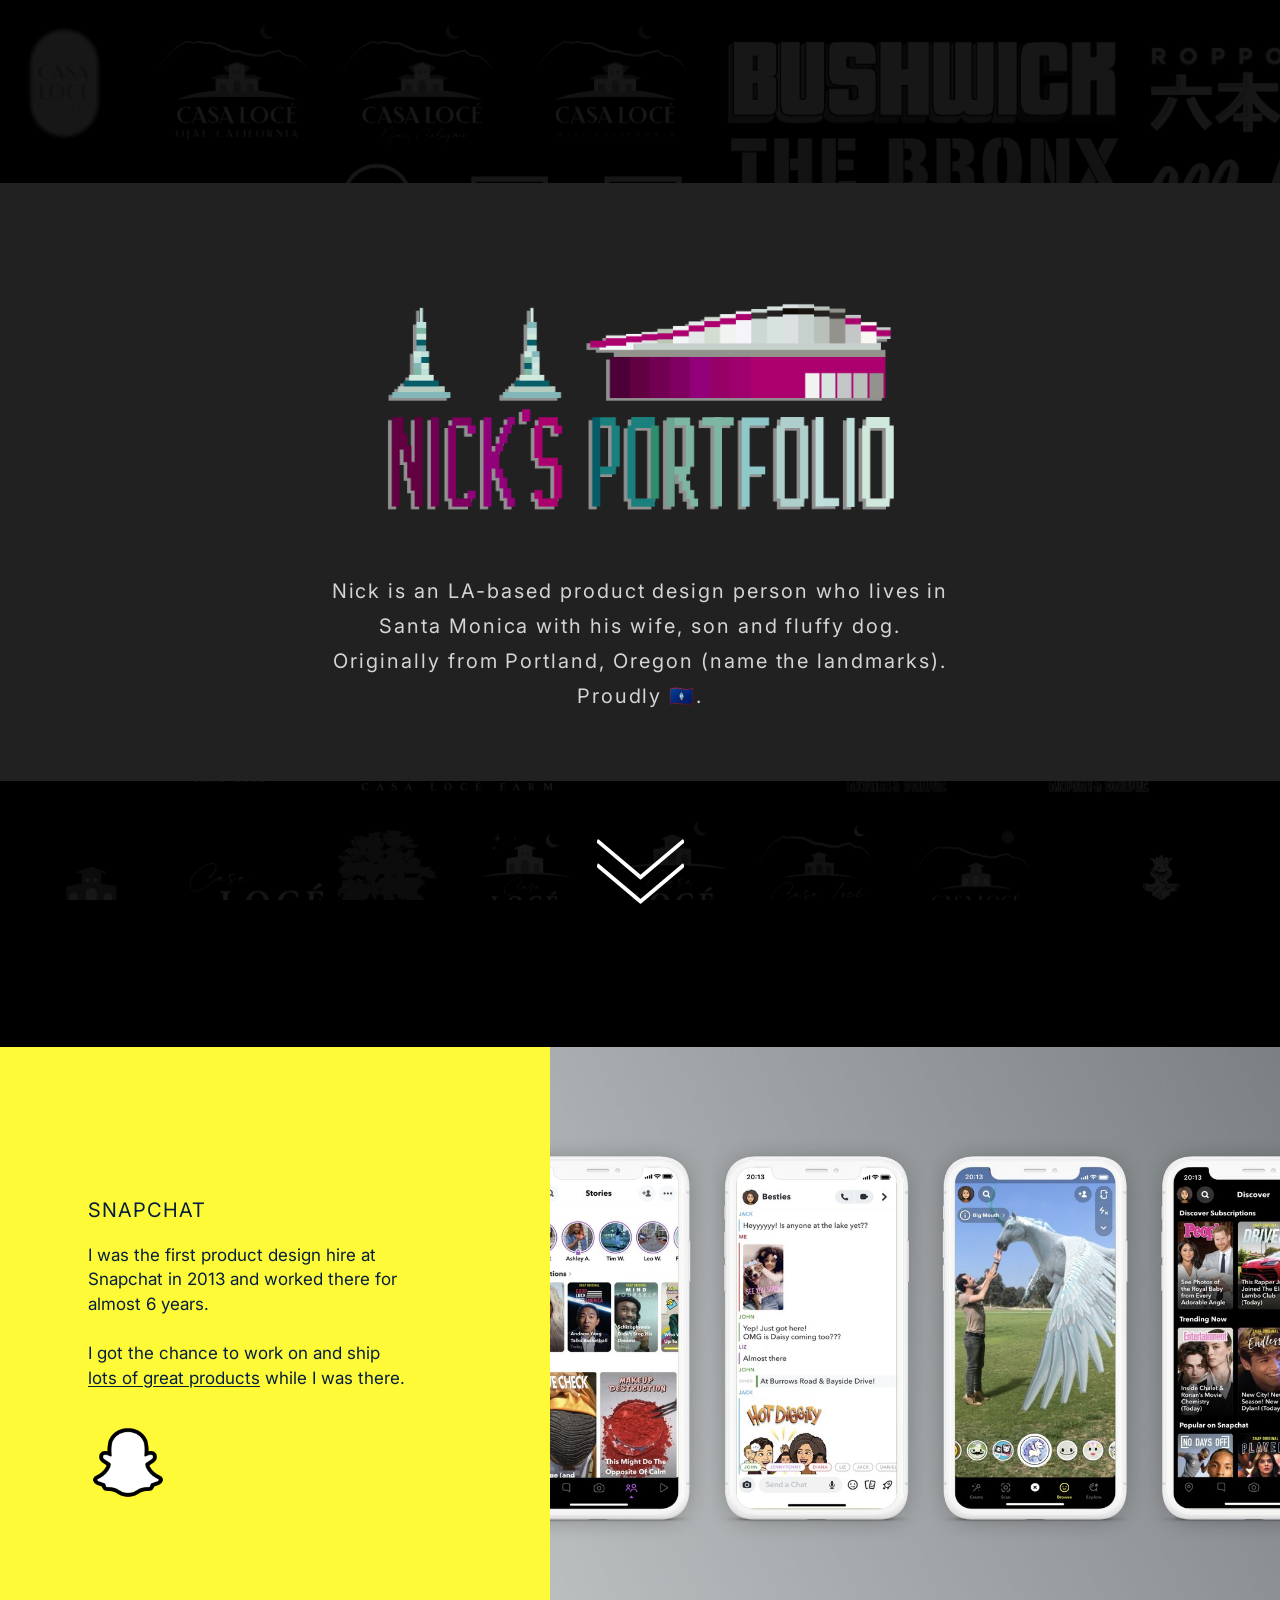
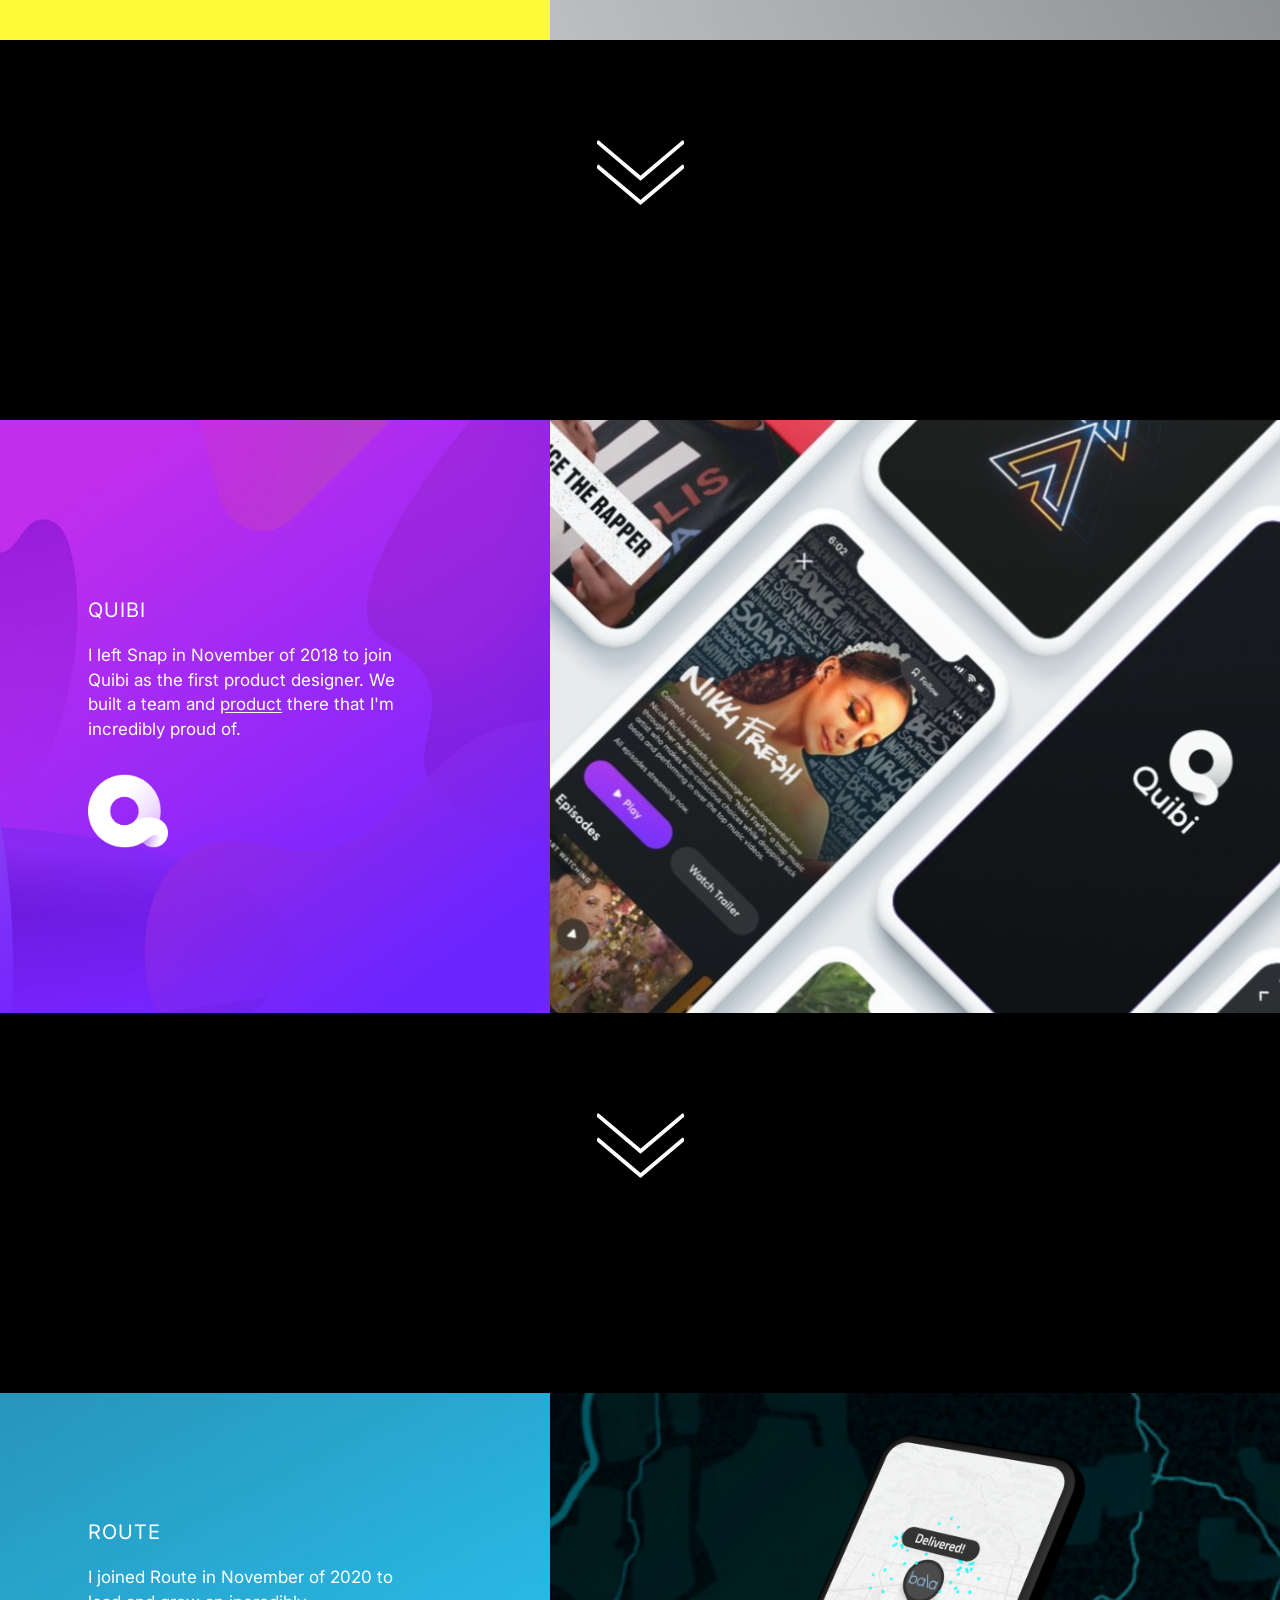
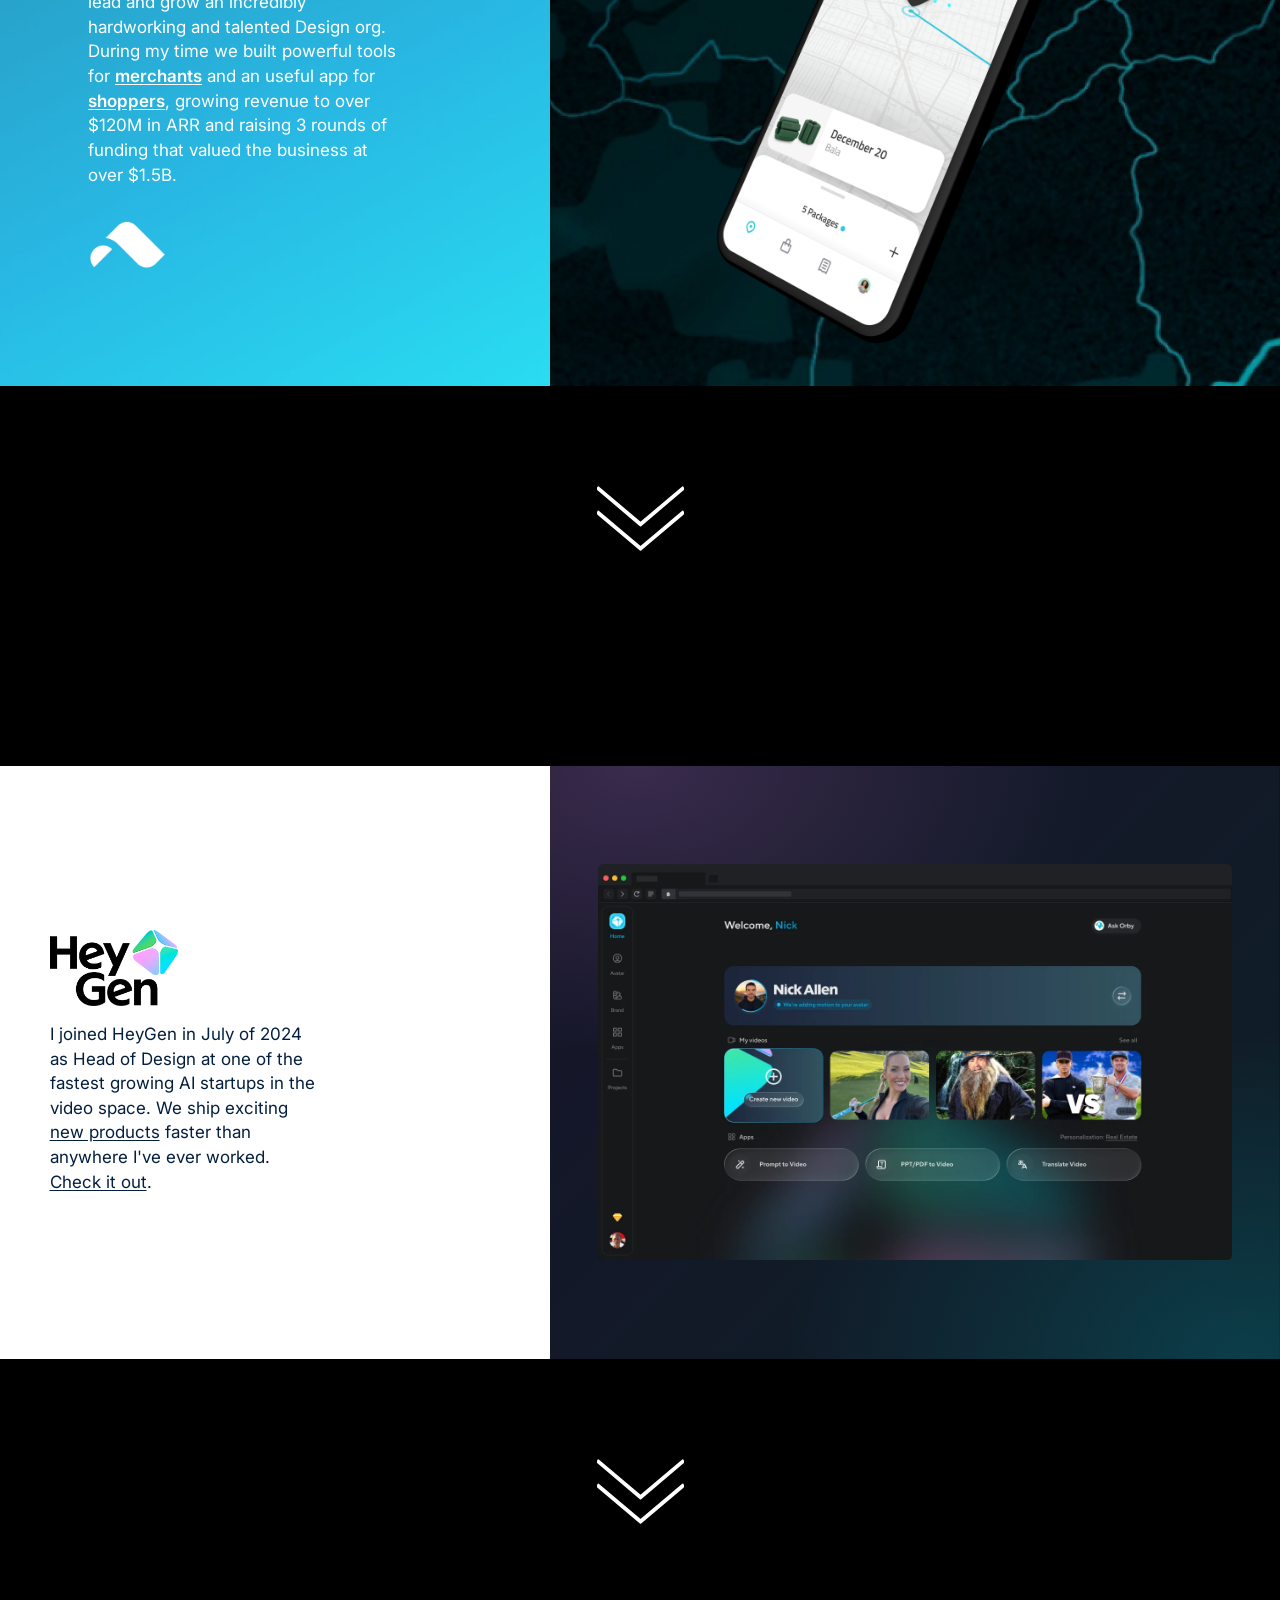
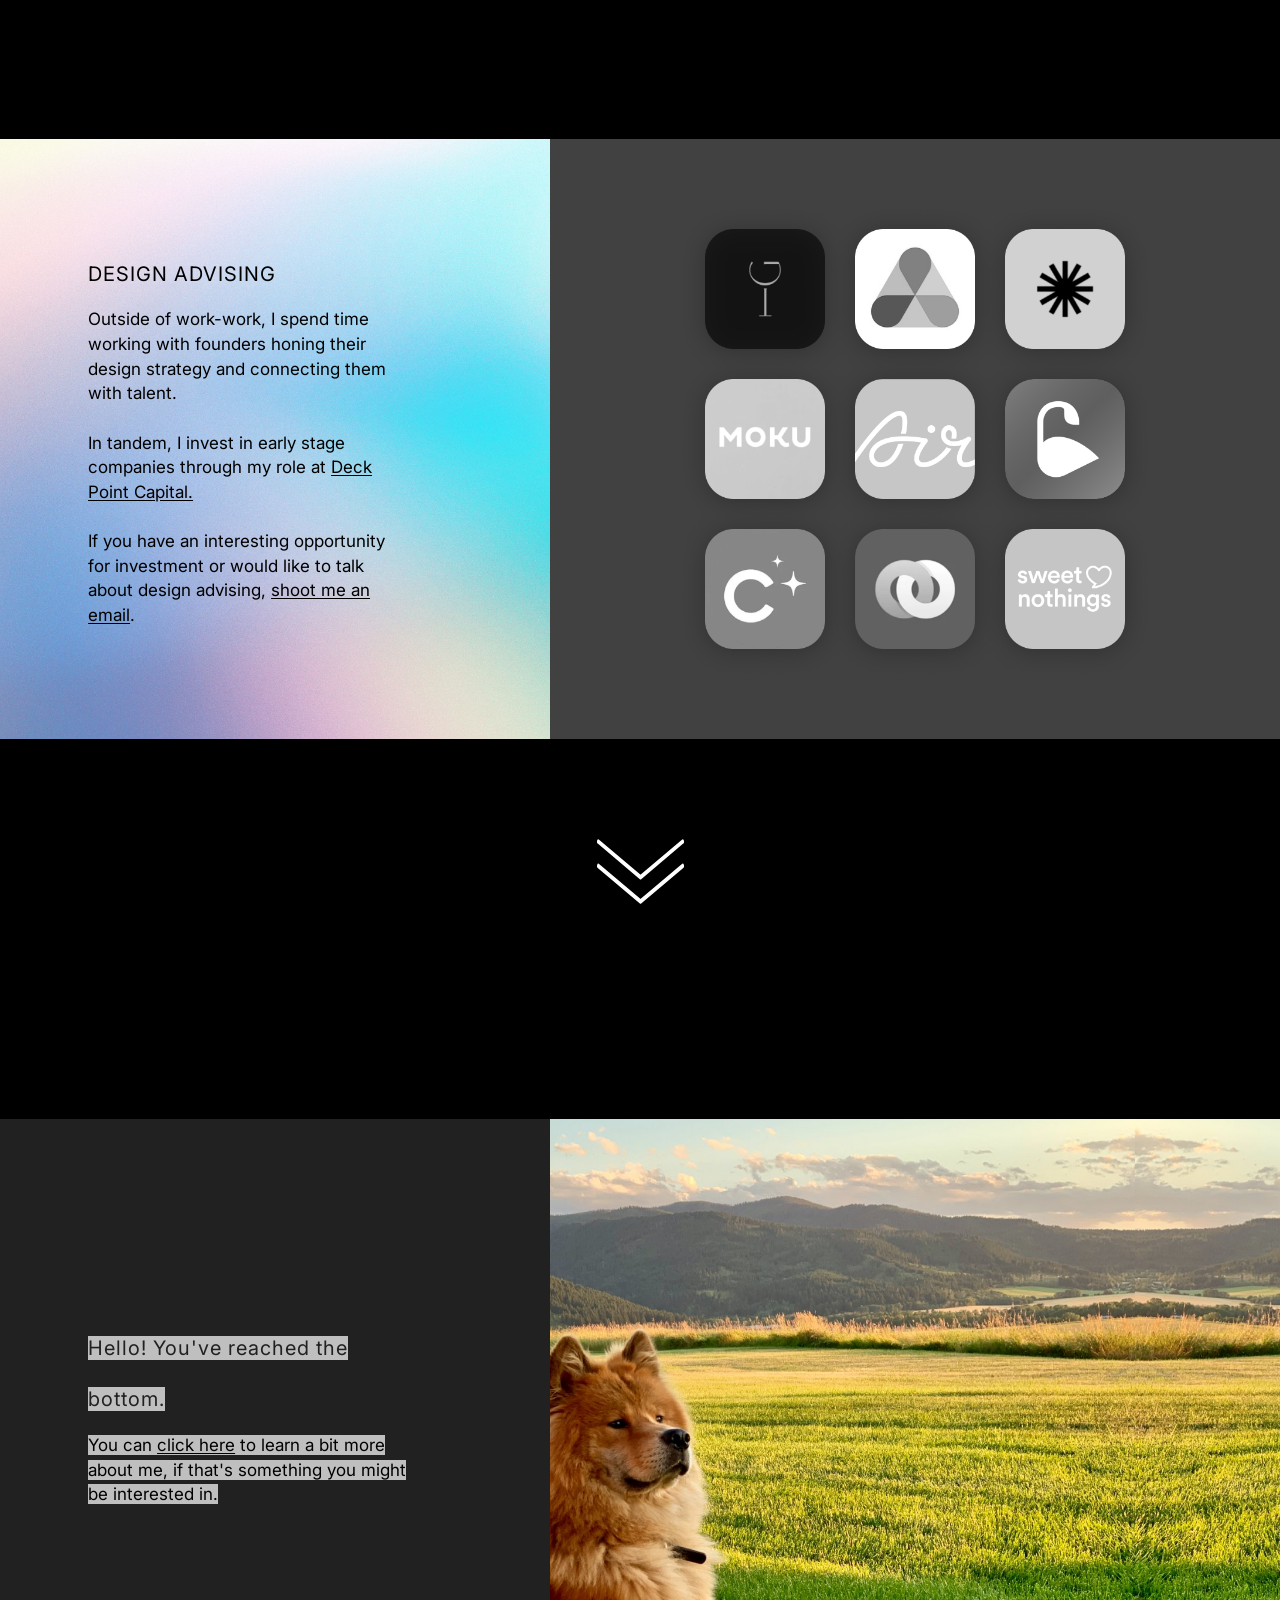
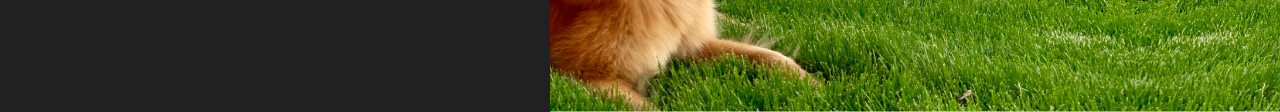
==== commit f234ee68: "Add the HeyGen section: projects page, case studies, playground - heygen-projects.html (password-gat" ====
--- a/index.html
+++ b/index.html
@@ -8,7 +8,7 @@
   <link rel="icon" href="images/icon-home-hover.png">
   <link rel="preconnect" href="https://fonts.googleapis.com">
   <link rel="preconnect" href="https://fonts.gstatic.com" crossorigin>
-  <link href="https://fonts.googleapis.com/css2?family=Josefin+Sans:ital,wght@0,300;0,600;1,300&display=swap" rel="stylesheet">
+  <link href="https://fonts.googleapis.com/css2?family=Inter:ital,wght@0,400;0,500;0,600;1,400&display=swap" rel="stylesheet">
   <link rel="stylesheet" href="styles.css">
 </head>
 <body class="home">
@@ -79,11 +79,11 @@
   </a></div>
 
   <!-- ============ HeyGen ============ -->
-  <section class="card" id="heygen" style="--panel-bg: #fff; --panel-ink: var(--navy); --media-bg: radial-gradient(90% 70% at 12% 0%, rgb(240 160 255 / .16), transparent 70%), radial-gradient(90% 80% at 95% 100%, rgb(0 224 255 / .16), transparent 70%), linear-gradient(135deg, #17142a, #0d1f26);">
+  <section class="card" id="heygen" style="--panel-bg: #fff; --panel-ink: var(--navy); --media-bg: var(--heygen-bg);">
     <div class="panel">
       <div class="copy">
         <img class="brand" src="images/heygen-logo.png" alt="HeyGen" width="480" height="285">
-        <p>I joined HeyGen in July of 2024 as Head of Design at one of the fastest growing AI startups in the video space. We ship exciting new products faster than anywhere I've ever worked. <a href="https://www.heygen.com/" target="_blank" rel="noopener">Check it out</a>.</p>
+        <p>I joined HeyGen in July of 2024 as Head of Design at one of the fastest growing AI startups in the video space. We ship exciting <a href="heygen-projects.html">new products</a> faster than anywhere I've ever worked. <a href="https://www.heygen.com/" target="_blank" rel="noopener">Check it out</a>.</p>
       </div>
     </div>
     <a class="media" href="https://www.heygen.com/" target="_blank" rel="noopener" aria-label="HeyGen">
--- a/styles.css
+++ b/styles.css
@@ -5,10 +5,10 @@
    ========================================================================== */
 
 :root {
-  /* Type. Brandon Grotesque (the Wix font) isn't free; Josefin Sans is the
-     closest open substitute — same low x-height, sets ~10% wider.
-     Swap --font-sans to change everything at once. */
-  --font-sans: "Josefin Sans", "Brandon Grotesque", "Helvetica Neue", Arial, sans-serif;
+  /* Type. Inter, regular weight for body text. Brandon Grotesque (the Wix font) isn't
+     licensed here, and the light geometric substitutes read too thin.
+     Swap --font-sans (and the Google Fonts link in each page) to change everything at once. */
+  --font-sans: "Inter", "Helvetica Neue", Arial, sans-serif;
   --font-serif: "Times New Roman", Times, serif;
 
   /* Colors */
@@ -26,6 +26,10 @@
   --quibi-purple: #7a2ff7;
   --route-blue: #3fa9e0;
   --advising-lilac: #cfc7f2;
+  /* dark backdrop behind HeyGen screenshots, tinted with the logo's pink and cyan */
+  --heygen-bg: radial-gradient(90% 70% at 12% 0%, rgb(240 160 255 / .16), transparent 70%),
+               radial-gradient(90% 80% at 95% 100%, rgb(0 224 255 / .16), transparent 70%),
+               linear-gradient(135deg, #17142a, #0d1f26);
 
   /* Home layout */
   --panel-split: 43%;                      /* width of the coloured left panel on home cards */
@@ -48,14 +52,14 @@
 body {
   margin: 0;
   font-family: var(--font-sans);
-  font-weight: 300;
+  font-weight: 400;
   font-size: 16px;
   line-height: 1.45;
   color: var(--black);
   background: #fff;
 }
 
-img { display: block; max-width: 100%; height: auto; }
+img, video { display: block; max-width: 100%; height: auto; }
 
 a { color: inherit; text-decoration: underline; text-underline-offset: 2px; }
 a:hover { opacity: .75; }
@@ -64,7 +68,16 @@
 p { margin: 0 0 1.45em; }
 p:last-child { margin-bottom: 0; }
 
-h1, h2, h3 { font-weight: 300; margin: 0; }
+h1, h2, h3 { font-weight: 400; margin: 0; }
+
+.placeholder { color: var(--text-faint); }
+
+/* Password gate, no JavaScript: the page is hidden until the input matches its pattern attribute */
+.gate { min-height: 100vh; display: grid; place-content: center; gap: 14px; text-align: center; font-size: 15px; color: var(--text-body); }
+.gate input { width: 240px; padding: 10px 12px; font: inherit; color: inherit; border: 1px solid var(--rule); border-radius: 6px; outline: none; box-shadow: none; }
+.gate input:focus { border-color: var(--text-body); }
+body:has(.gate input:invalid) .page { display: none; }
+body:has(.gate input:valid) .gate { display: none; }
 
 .sr-only {
   position: absolute; width: 1px; height: 1px; padding: 0; margin: -1px;
@@ -267,11 +280,25 @@
   margin-bottom: 51px;
 }
 .row:last-of-type { margin-bottom: 0; }
-.row .media img { width: 100%; aspect-ratio: 667 / 402; object-fit: cover; }
+.row .media :is(img, video) { width: 100%; aspect-ratio: 667 / 402; object-fit: cover; }
+/* Uncropped screenshot or recording centred on the HeyGen backdrop, for media that isn't 667×402 */
+.row .media.framed {
+  position: relative;
+  aspect-ratio: 667 / 402;
+  background: var(--heygen-bg);
+}
+.row .media.framed :is(img, video) {
+  position: absolute; top: 24px; left: 50%;
+  transform: translateX(-50%);
+  width: auto; height: calc(100% - 48px); max-width: calc(100% - 48px);
+  aspect-ratio: auto; object-fit: contain;
+}
+.row .media.framed .phone { border-radius: 14% / 6.5%; }
 .row .copy { padding-top: 17px; font-size: 14px; line-height: 1.4; color: var(--text-body); }
 .row .copy p { margin-bottom: 1.4em; }
 .row .copy .eyebrow { font-size: 14px; line-height: 20px; text-transform: uppercase; margin-bottom: 31px; }
 .row .copy .eyebrow.plain { text-transform: none; margin-bottom: 14px; }
+.row .copy .cta { display: inline-block; font-weight: 600; }
 
 /* Long-form article (snap-stories), aligned with the header text */
 .article {
@@ -286,6 +313,60 @@
 .article p + p { margin-top: 1.2em; }
 .article figure { margin: 45px 0 35px; }
 .article figure img { width: var(--w, 100%); }
+
+/* Case studies: the article layout plus a title, section headings and framed media */
+.article h1 { font-size: 40px; line-height: 1.1; margin-bottom: 10px; }
+.article .kicker, .article h2 { font-size: 15px; letter-spacing: 1px; text-transform: uppercase; color: var(--text-muted); }
+.article .kicker { margin-bottom: 40px; }
+.article h2 { margin: 64px 0 18px; }
+.article h3 { font-size: 26px; line-height: 1.2; margin: 56px 0 14px; }
+.article p strong { font-weight: 600; }
+.article p.cap { font-size: 14px; color: var(--text-muted); text-align: center; margin: -22px 0 0; }
+.article ul { margin: 0; padding-left: 1.1em; }
+.article li + li { margin-top: .6em; }
+.article .button { display: inline-block; padding: 12px 22px; border: 1px solid var(--text-body); border-radius: 999px; text-decoration: none; font-weight: 600; font-size: 17px; transition: background .2s, color .2s; }
+.article .button:hover { background: var(--text-body); color: #fff; opacity: 1; }
+
+/* Case-study layout (heygen-*.html): a big title at the page edge, a two-column intro,
+   media running the full page width, large section heads, results as a row of numbers */
+.page.wide .article.case { width: 100%; font-size: 20px; line-height: 1.5; margin-top: 48px; }
+.article.case .crumbs { margin-bottom: 40px; }
+.article.case h1 { font-size: clamp(44px, 5.7vw, 82px); line-height: 1.02; letter-spacing: -.02em; font-weight: 500; color: var(--black); max-width: 1100px; margin: 0 0 56px; }
+.case .overview { display: grid; grid-template-columns: 1fr 1fr; gap: 48px; margin-bottom: 72px; }
+.case .overview h2, .case .facts b { font-size: 13px; letter-spacing: 1px; text-transform: uppercase; font-weight: 500; color: var(--text-muted); }
+.case .overview h2 { margin: 0 0 16px; }
+.case .facts { display: grid; grid-template-columns: repeat(3, 1fr); gap: 24px; margin-top: 40px; font-size: 16px; line-height: 1.4; color: var(--black); }
+.case .facts b { display: block; margin-bottom: 6px; }
+.case section { margin-top: 112px; }
+.case section h2 { font-size: clamp(30px, 2.8vw, 40px); line-height: 1.15; letter-spacing: -.015em; text-transform: none; font-weight: 600; color: var(--black); margin: 0 0 28px; max-width: 900px; }
+.case .text { max-width: 760px; }
+.article.case p { margin: 0 0 1.2em; }
+.article.case p + p { margin-top: 0; }
+.article.case .text > :last-child { margin-bottom: 0; }
+.article.case figure { margin: 48px 0; }
+.article.case p.cap { margin: -32px 0 48px; text-align: left; font-size: 15px; }
+.article.case ul { font-size: 18px; }
+.article.case .button { margin-top: 8px; }
+.case .stats { display: grid; grid-template-columns: repeat(3, 1fr); gap: 32px; padding: 48px 0; margin-bottom: 40px; border-top: 1px solid var(--rule); border-bottom: 1px solid var(--rule); }
+.case .stat b { display: block; font-size: clamp(48px, 5vw, 72px); font-weight: 600; letter-spacing: -.03em; line-height: 1; color: var(--black); }
+.case .stat span { display: block; margin-top: 12px; font-size: 16px; color: var(--text-muted); }
+.case .stat.placeholder b { color: var(--rule); }
+.page.wide .article.case figure.todo { height: min(70vh, 720px); }
+.article figure.framed { display: grid; place-items: center; padding: 40px; background: var(--heygen-bg); }
+.article figure.framed .phone { width: min(260px, 70%); border-radius: 14% / 6.5%; }
+/* Stand-in for media that hasn't been supplied yet */
+.article figure.todo { display: grid; place-items: center; aspect-ratio: 16 / 10; border: 1px dashed var(--rule); color: var(--text-faint); font-size: 15px; }
+
+/* Wide case studies: copy keeps its 650px column, figures break out to the page edge
+   (48px from the viewport, 1440px max) — presentable full-screen on a laptop */
+.page.wide { width: min(1440px, 100% - 96px); container-type: inline-size; }
+.page.wide .site-header { margin-left: 0; }
+.page.wide .article { margin-left: auto; margin-right: auto; }
+.page.wide .article figure { width: 100cqw; margin-left: calc(50% - 50cqw); }
+.page.wide .article figure.framed { padding: 48px; }
+.page.wide .article figure.framed > :is(img, video) { width: auto; max-width: 100%; height: min(80vh, 900px); }
+.page.wide .article figure.framed .phone { height: min(78vh, 820px); }
+.page.wide .article figure.todo { aspect-ratio: auto; height: min(50vh, 480px); }
 /* Fanned-out screens: wider than the column. The top 11% of the image
    width is transparent, so it tucks up under the paragraph above. */
 .article figure.wide { margin-top: calc(24px - 0.11 * min(1129px, 100vw - 48px)); }
@@ -335,7 +416,7 @@
 .bio .email { margin-top: 25px; font-size: 14px; color: var(--text-body); display: inline-flex; align-items: center; gap: 14px; }
 .bio .email svg { width: 20px; height: 20px; }
 .bio hr { border: 0; border-top: 1px solid var(--rule); margin: 64px 0 60px; }
-.bio h2 { font-size: 14px; color: var(--text-faint); margin: 0 0 32px; }
+.bio h2 { font-size: 14px; font-weight: 400; color: var(--text-faint); margin: 0 0 32px; }
 .bio dl { display: grid; gap: 28px 0; margin: 0 0 60px; }
 .bio dl:last-child { margin-bottom: 0; }
 .bio dl.timeline { grid-template-columns: 120px 1fr; }
@@ -371,8 +452,20 @@
   .row { grid-template-columns: minmax(0, 1fr); gap: 16px; margin-bottom: 48px; }
   .row .copy { padding-top: 0; }
   .row .copy .eyebrow { margin-bottom: 14px; }
+  .row .media.framed:has(> .phone) { aspect-ratio: 1; }
   .article { font-size: 19px; }
+  .article h1 { font-size: 32px; }
+  .article figure.framed { padding: 24px; }
+  .page.wide { width: min(1440px, 100% - 32px); }
+  .page.wide .article figure.framed { padding: 24px; }
   .article figure img { width: min(var(--w, 100%), 100%); }
+  .page.wide .article.case { font-size: 17px; margin-top: 24px; }
+  .article.case h1 { margin-bottom: 32px; }
+  .case .overview, .case .facts, .case .stats { grid-template-columns: 1fr; }
+  .case .overview { gap: 32px; margin-bottom: 40px; }
+  .case section { margin-top: 64px; }
+  .case .stats { gap: 24px; padding: 32px 0; }
+  .page.wide .article.case figure.todo { height: min(40vh, 320px); }
   .bio { grid-template-columns: minmax(0, 1fr); margin-left: 0; gap: 28px; }
   .bio + .site-footer { margin-top: 48px; }
 }
